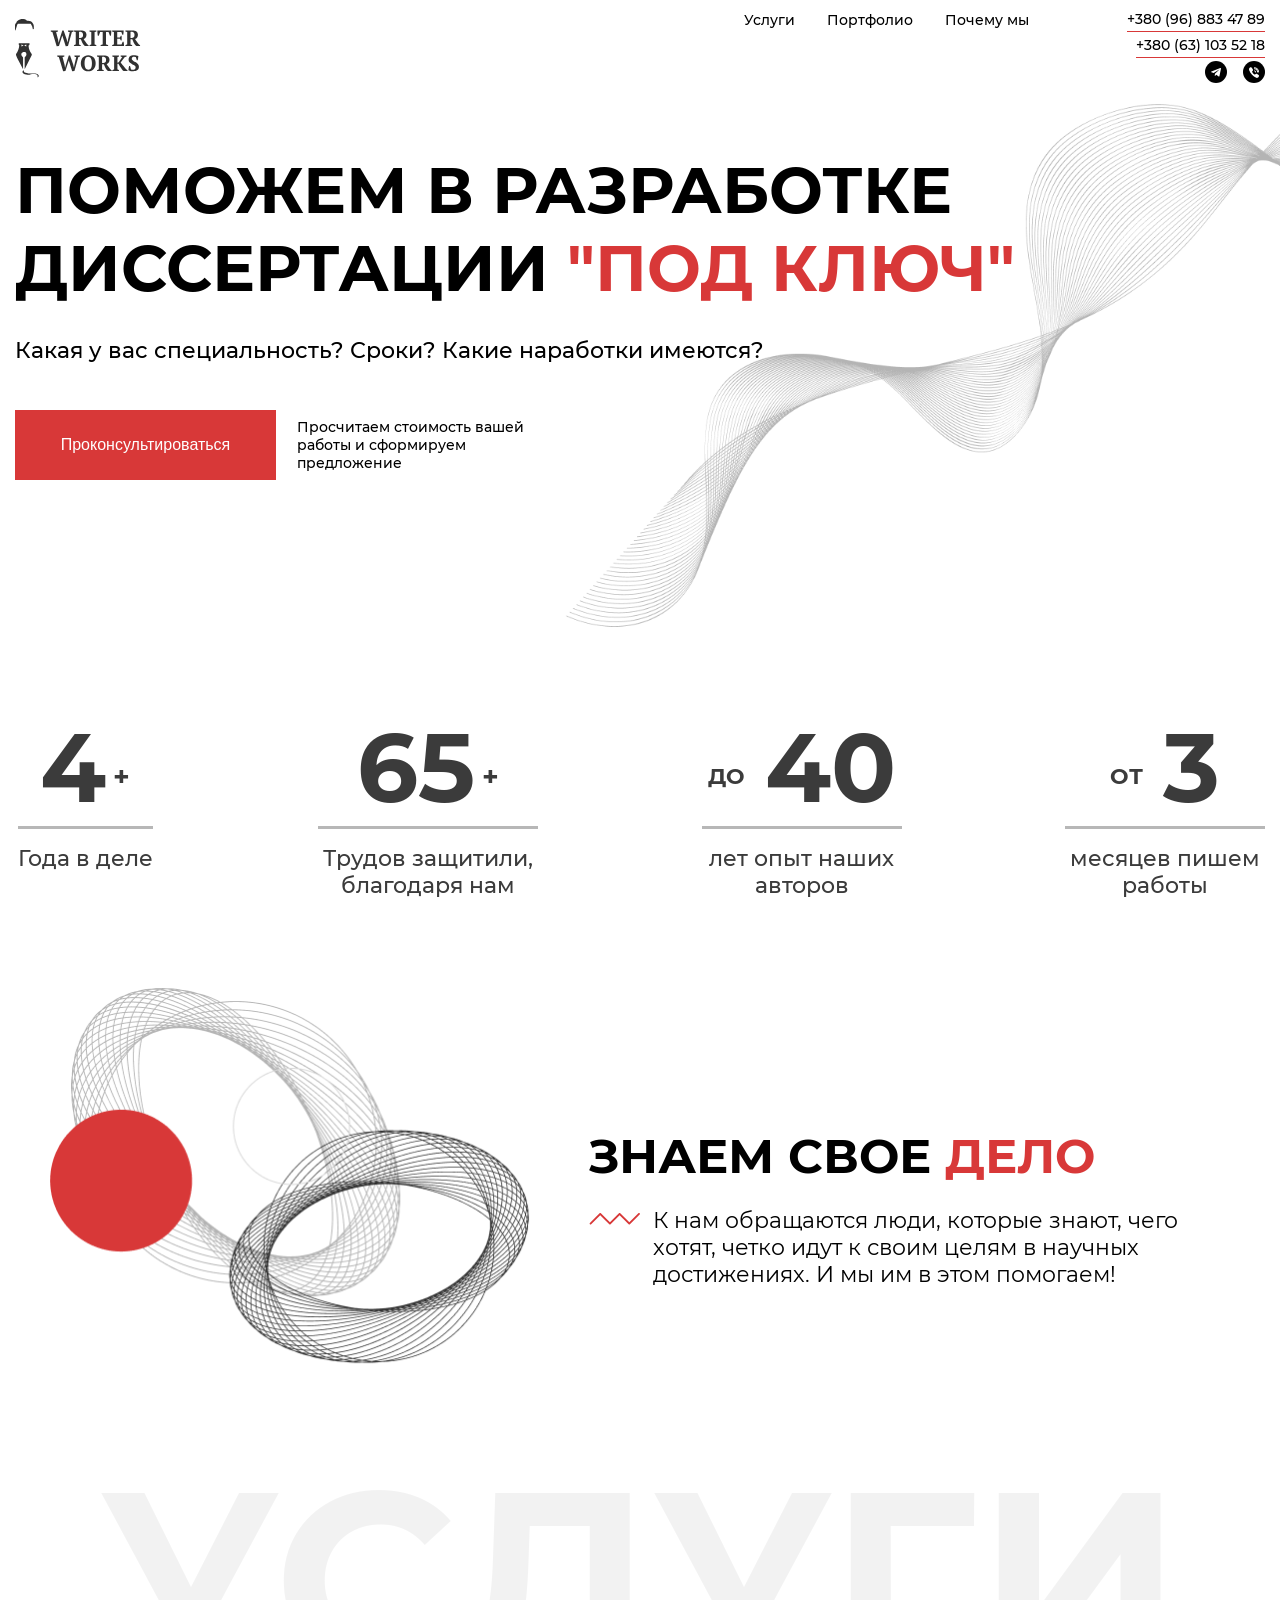
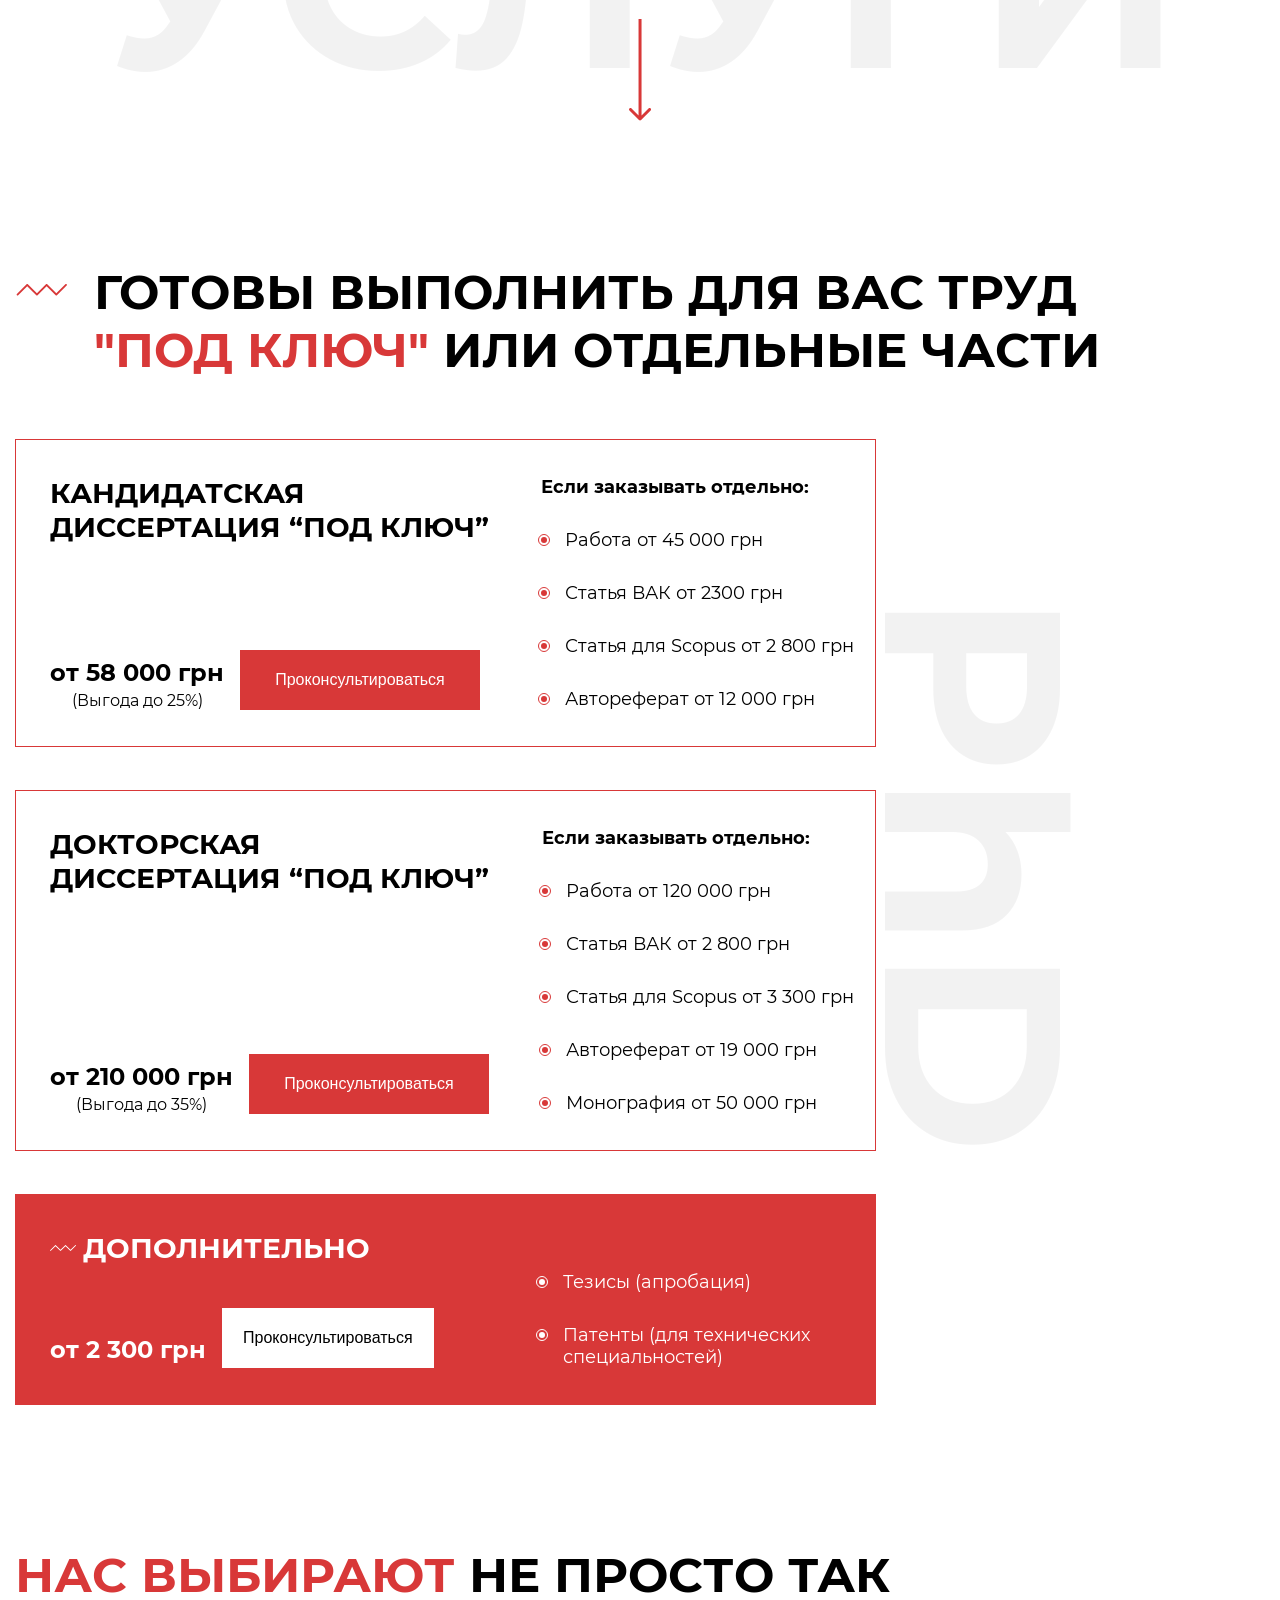
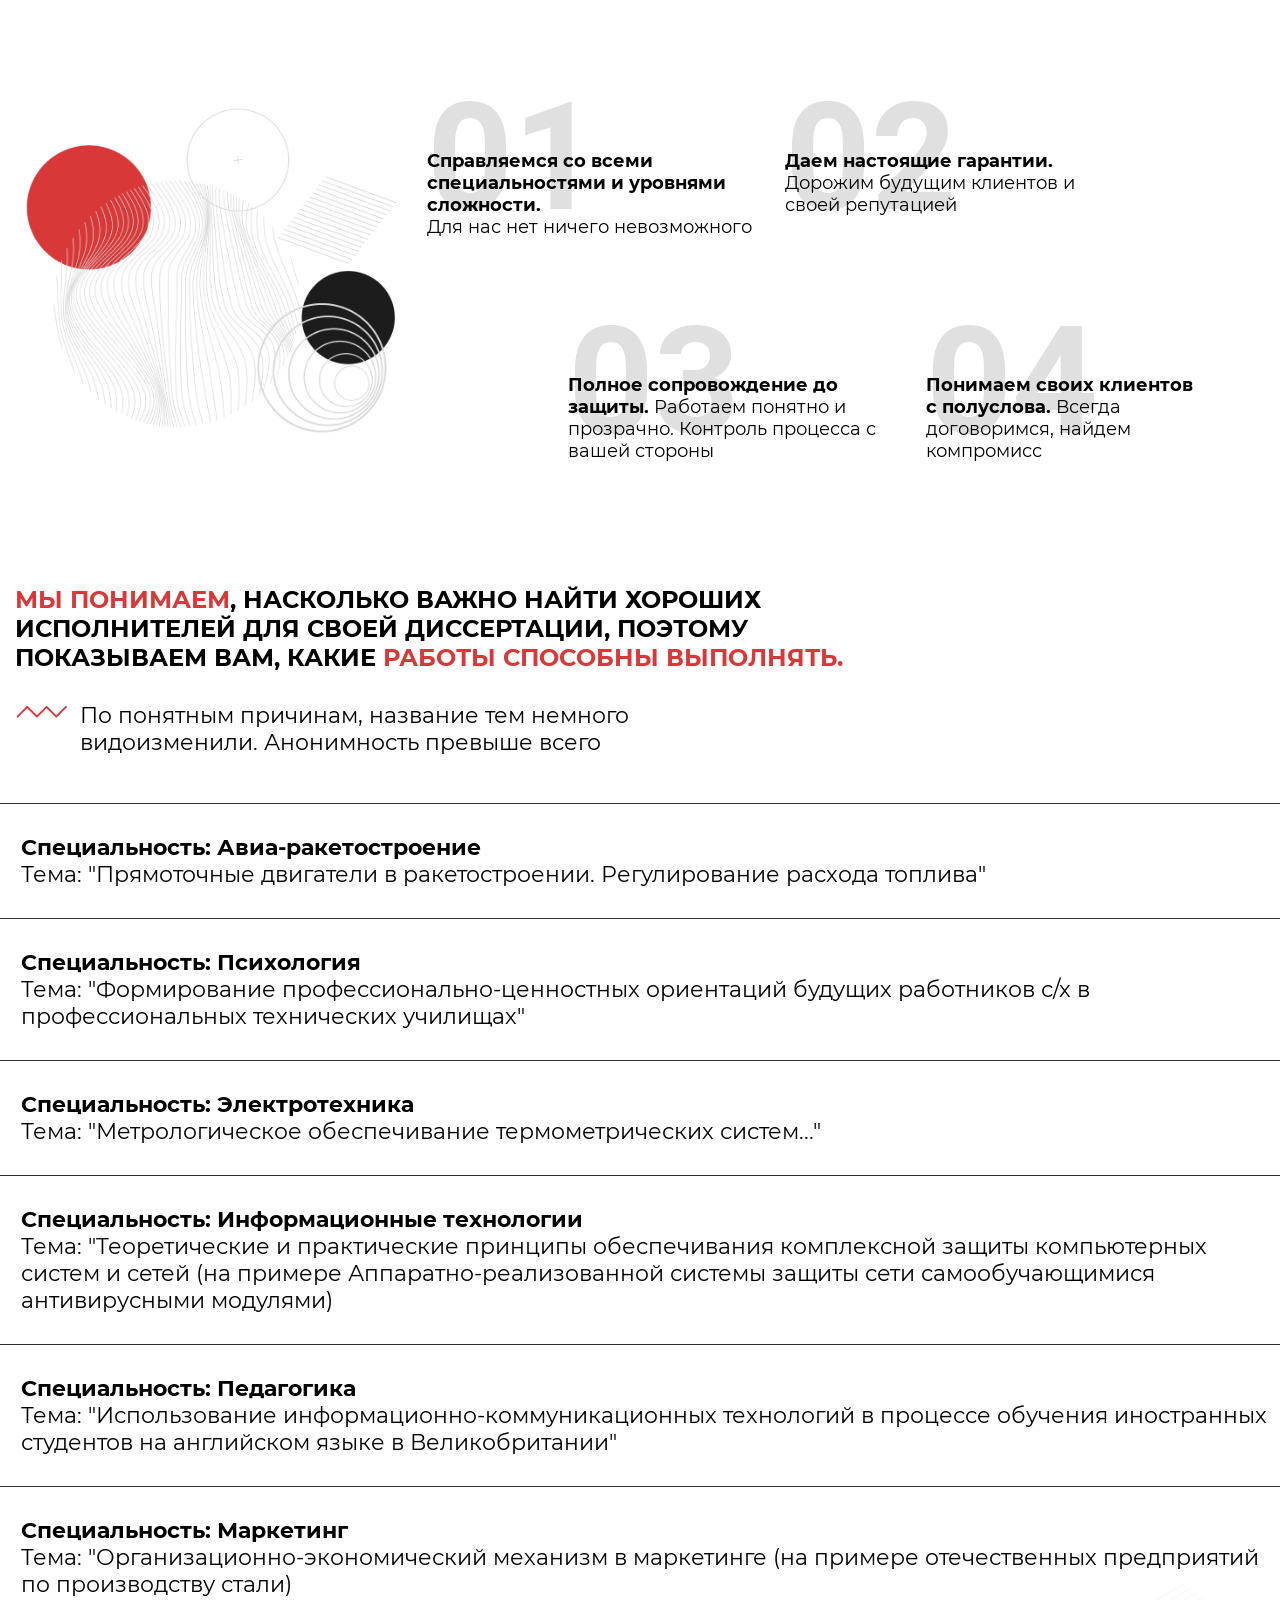
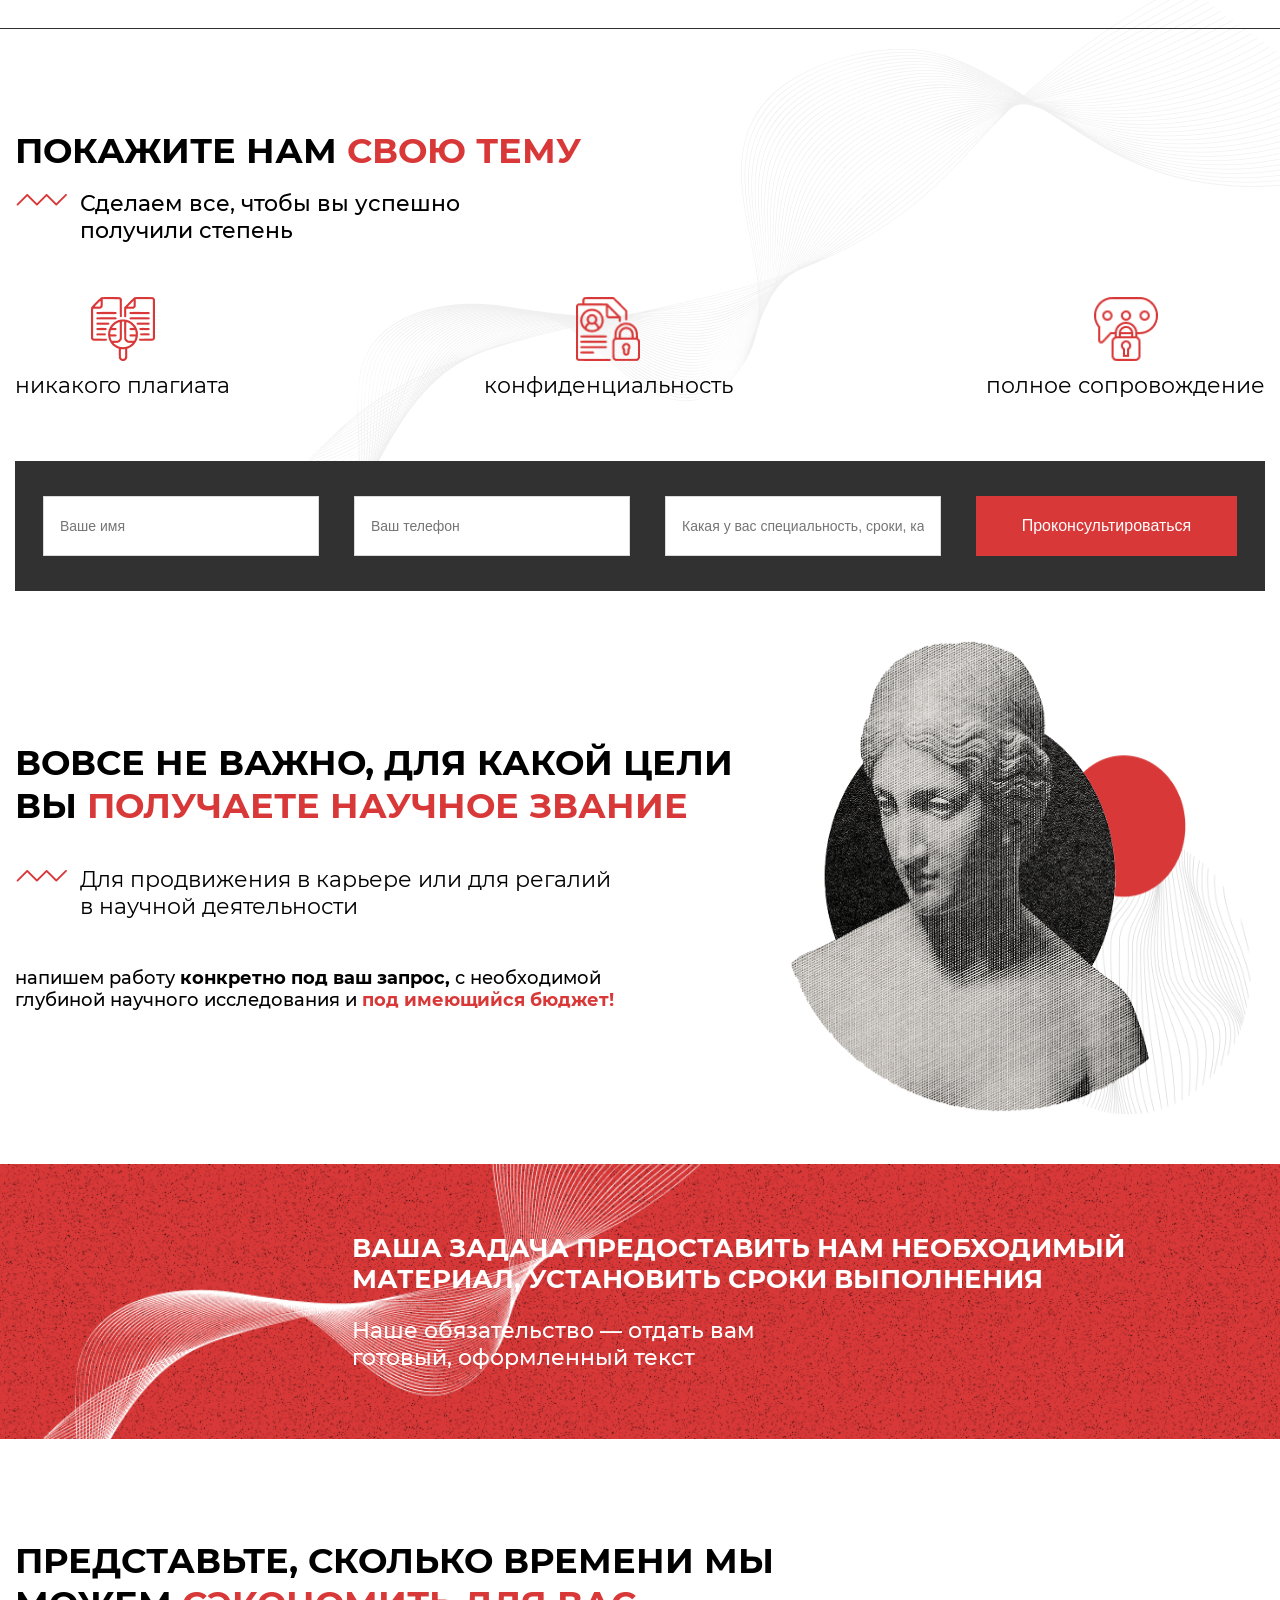
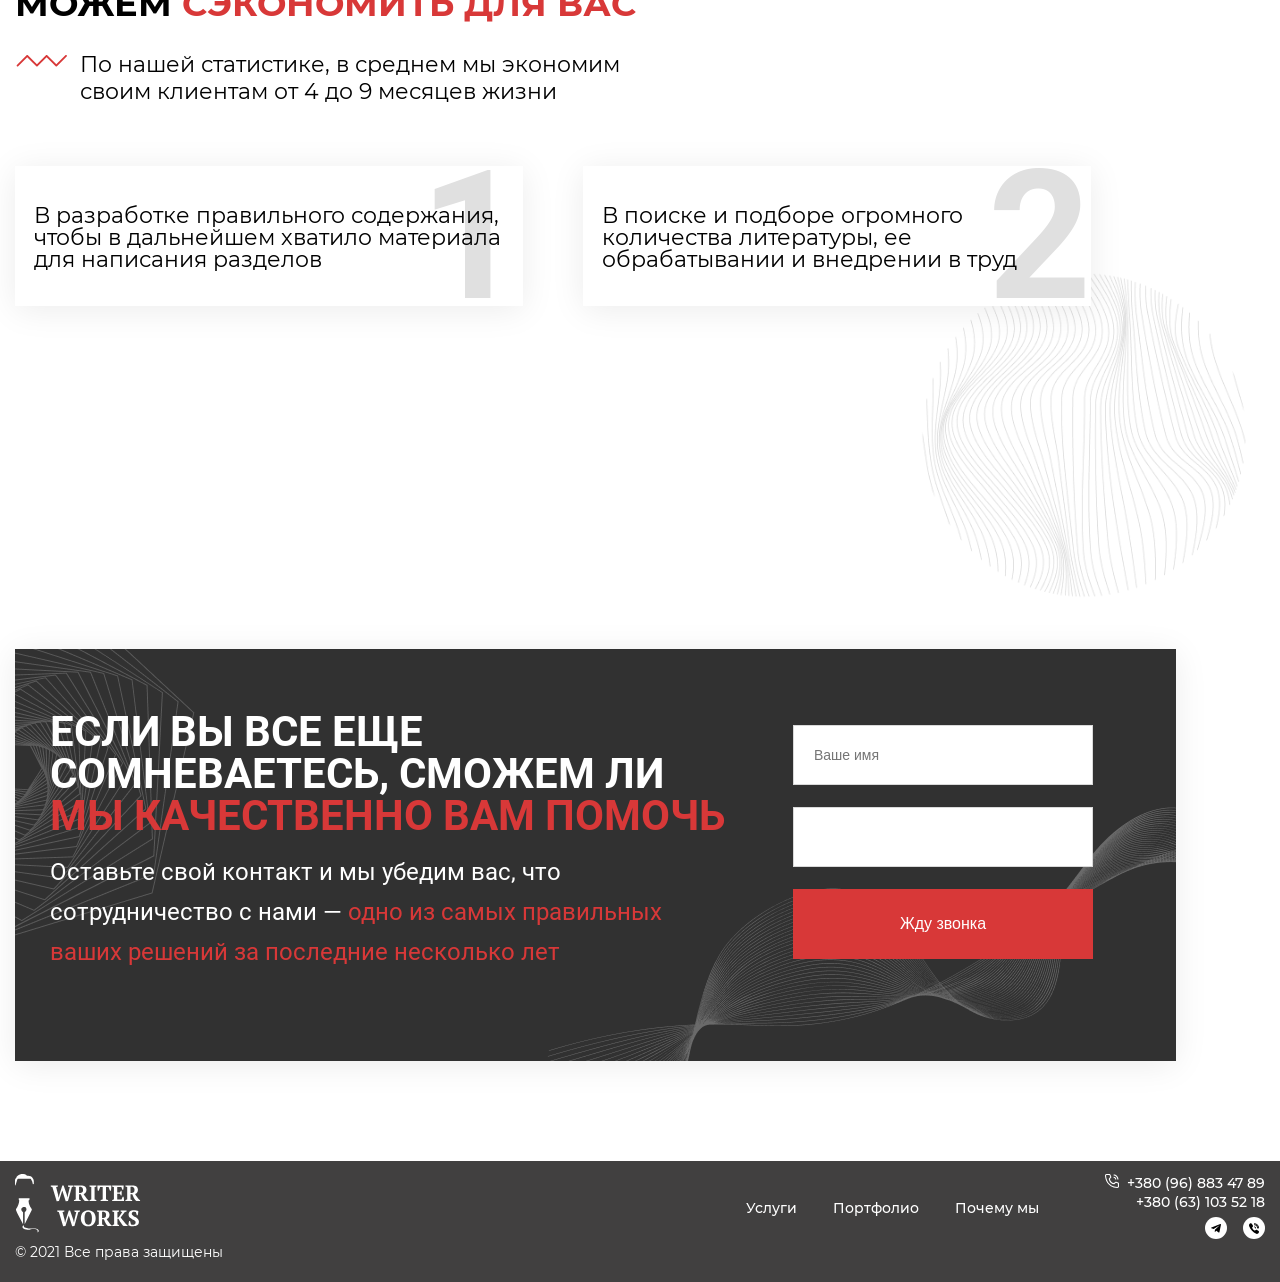
==== index.html @ 9fc39e2f "first commit" ====
<!DOCTYPE html>
<html lang="ru">

<head>
    <meta charset="UTF-8">
    <meta name="viewport" content="width=device-width, initial-scale=1.0">
    <link rel="stylesheet" href="/src/style.css">
    <link rel="icon" href="./src/assets/images/favicon.png">
    <title>Writer works - Разработка диссертации</title>
</head>

<body>
    <div class="page">
        <div class="overlay"></div>
        <header class="header animate" data-animation="show" data-delay="600">
            <div class="header__wrapper container">
                <img src="./src/assets/images/writer-works-logo.svg" alt="Логотип Writer Works">
                <nav class="nav">
                    <ul class="nav__list" aria-label="">
                        <li class="nav__item">
                            <a href="#services" aria-label="">Услуги</a>
                        </li>
                        <li class="nav__item">
                            <a href="#portfolio" aria-label="">Портфолио</a>
                        </li>
                        <li class="nav__item">
                            <a href="#features" aria-label="">Почему мы</a>
                        </li>
                    </ul>
                    <div class="nav__contacts">
                        <div class="nav__contact-item">
                            <svg width="14" height="14" viewBox="0 0 14 14" fill="none" xmlns="http://www.w3.org/2000/svg">
                                <path d="M11.3086 5.38462H10.232C10.2316 4.95632 10.0613 4.54569 9.75858 4.24284C9.45584 3.93999 9.04534 3.76966 8.6172 3.76923V2.69231C9.33073 2.69316 10.0148 2.97709 10.5194 3.48181C11.0239 3.98653 11.3077 4.67083 11.3086 5.38462Z" fill="black"/>
                                <path d="M13.4617 5.38462H12.3851C12.384 4.3853 11.9867 3.42725 11.2803 2.72063C10.5739 2.01401 9.61617 1.61653 8.6172 1.61539V0.538462C9.9016 0.539887 11.133 1.05092 12.0412 1.95944C12.9494 2.86796 13.4603 4.09977 13.4617 5.38462Z" fill="black"/>
                                <path d="M12.3851 14H12.2936C1.71647 13.3915 0.214678 4.46385 0.00475002 1.73923C-0.0280601 1.3121 0.110082 0.889414 0.388791 0.56416C0.6675 0.238905 1.06395 0.0377163 1.49094 0.00484669C1.53364 0.00161592 1.57652 5.04857e-07 1.61958 5.04857e-07H4.45631C4.67192 -0.000208291 4.88263 0.0643519 5.06113 0.185318C5.23964 0.306285 5.37773 0.478084 5.4575 0.678462L6.27569 2.69231C6.35446 2.88806 6.37401 3.10266 6.33191 3.30943C6.2898 3.51621 6.18789 3.70605 6.03884 3.85539L4.89231 5.01308C5.07068 6.03148 5.55783 6.97038 6.28771 7.70243C7.01759 8.43448 7.95487 8.92428 8.97246 9.10538L10.1405 7.94769C10.292 7.80024 10.4836 7.70067 10.6913 7.66141C10.899 7.62215 11.1137 7.64494 11.3086 7.72692L13.3379 8.54C13.5352 8.62232 13.7035 8.76153 13.8214 8.9399C13.9393 9.11827 14.0015 9.32771 14 9.54154V12.3846C14 12.813 13.8298 13.2239 13.527 13.5269C13.2242 13.8298 12.8134 14 12.3851 14ZM1.61958 1.07692C1.5489 1.07671 1.47886 1.09043 1.41347 1.11729C1.34808 1.14416 1.28862 1.18364 1.23849 1.23349C1.18836 1.28334 1.14853 1.34258 1.12128 1.40783C1.09404 1.47308 1.0799 1.54306 1.07969 1.61377C1.07969 1.62885 1.08023 1.64374 1.08131 1.65846C1.32891 4.84615 2.91683 12.3846 12.3528 12.9231C12.4953 12.9316 12.6353 12.8832 12.7421 12.7885C12.8489 12.6938 12.9137 12.5605 12.9223 12.418L12.9234 12.3846V9.54154L10.8941 8.72846L9.34925 10.2631L9.09088 10.2308C4.40786 9.64385 3.77269 4.95923 3.77269 4.91077L3.7404 4.65231L5.26911 3.10692L4.46169 1.07692H1.61958Z" fill="black"/>
                            </svg>
                            <a href="tel:+380968834789" title="Нажмите для звонка" aria-label="Позвонить по номеру +380 (96) 883 47 89">
                                +380 (96) 883 47 89
                            </a>
                        </div>
                        <a href="tel:+380631035218" title="Нажмите для звонка" aria-label="Позвонить по номеру +380 (63) 103 52 18">
                            +380 (63) 103 52 18
                        </a>
                        <div class="nav__messengers">
                            <a href="https://t.me/+380631035218" target="_blank" rel="noopener noreferrer" title="Написать в Telegram" aria-label="Написать в Telegram">
                                <svg width="22" height="22" viewBox="0 0 22 22" fill="none" xmlns="http://www.w3.org/2000/svg">
                                    <circle cx="11" cy="11" r="11" fill="black"/>
                                    <path d="M9.92392 12.6836L9.7585 15.0913C9.99517 15.0913 10.0977 14.9861 10.2206 14.8598L11.3302 13.7624L13.6294 15.5048C14.0511 15.748 14.3482 15.62 14.4619 15.1034L15.9711 7.78536L15.9716 7.78493C16.1053 7.13988 15.7461 6.88764 15.3353 7.04588L6.46425 10.5605C5.85882 10.8036 5.86799 11.1529 6.36133 11.3111L8.6293 12.0411L13.8973 8.63005C14.1453 8.46016 14.3707 8.55416 14.1853 8.72405L9.92392 12.6836Z" fill="white"/>
                                </svg>
                            </a>
                            <a href="viber://chat?number=380631035218" target="_blank" rel="noopener noreferrer" title="Написать в Viber" aria-label="Написать в Viber">
                                <svg width="22" height="22" viewBox="0 0 22 22" fill="none" xmlns="http://www.w3.org/2000/svg">
                                    <circle cx="11" cy="11" r="11" fill="black"/>
                                    <path d="M14.9999 10.8248C15.014 9.11168 13.6077 7.54123 11.865 7.32406C11.8304 7.3198 11.7926 7.31331 11.7527 7.30644C11.6664 7.29161 11.5772 7.27637 11.4872 7.27637C11.13 7.27637 11.0345 7.53666 11.0094 7.6919C10.985 7.84285 11.0083 7.9696 11.0786 8.0688C11.1968 8.23567 11.405 8.26529 11.5721 8.28902C11.6211 8.29604 11.6673 8.30257 11.706 8.31159C13.2717 8.67456 13.7989 9.24523 14.0566 10.8558C14.0628 10.8952 14.0657 10.9437 14.0687 10.9951C14.0799 11.1876 14.1034 11.5882 14.5184 11.5882H14.5185C14.553 11.5882 14.5901 11.5851 14.6288 11.579C15.0153 11.518 15.0032 11.1519 14.9974 10.976C14.9957 10.9264 14.9942 10.8796 14.9982 10.8484C14.9993 10.8406 14.9999 10.8327 14.9999 10.8248Z" fill="white"/>
                                    <path d="M11.4969 7.04625C11.5374 7.04929 11.5758 7.05219 11.6077 7.05728C13.8541 7.41615 14.8872 8.52178 15.1735 10.8736C15.1783 10.9136 15.1791 10.9623 15.1799 11.014C15.1827 11.1977 15.1886 11.58 15.5838 11.5879L15.596 11.588C15.72 11.588 15.8185 11.5492 15.8891 11.4725C16.0121 11.3389 16.0035 11.1403 15.9966 10.9807C15.9949 10.9416 15.9933 10.9047 15.9937 10.8724C16.0222 8.46711 14.018 6.28599 11.7047 6.20488C11.6951 6.20455 11.6859 6.20508 11.6767 6.20643C11.6721 6.20712 11.6637 6.20798 11.6493 6.20798C11.6262 6.20798 11.5978 6.2059 11.5677 6.20379C11.5313 6.20121 11.4901 6.19824 11.4483 6.19824C11.0799 6.19824 11.0098 6.47026 11.0009 6.63241C10.9802 7.00716 11.3292 7.03354 11.4969 7.04625Z" fill="white"/>
                                    <path d="M15.3427 13.8671C15.2933 13.8267 15.2422 13.7848 15.1944 13.7435C14.9406 13.5247 14.6706 13.323 14.4095 13.128C14.3553 13.0875 14.3011 13.047 14.2472 13.0064C13.9127 12.7547 13.612 12.6324 13.3279 12.6324C12.9453 12.6324 12.6117 12.8589 12.3363 13.3056C12.2143 13.5037 12.0663 13.5999 11.884 13.5999C11.7761 13.5999 11.6536 13.567 11.5198 13.5019C10.4402 12.9773 9.66932 12.1731 9.22849 11.1115C9.01539 10.5984 9.08447 10.263 9.45951 9.99005C9.67247 9.83518 10.0689 9.54685 10.0408 8.99472C10.009 8.36772 8.71785 6.48116 8.17384 6.26689C7.94351 6.17614 7.70151 6.17529 7.45326 6.26478C6.82787 6.49004 6.37908 6.88565 6.1553 7.40875C5.93904 7.9142 5.94881 8.50769 6.18354 9.12507C6.86213 10.9101 7.8162 12.4663 9.01933 13.7506C10.197 15.0077 11.6444 16.0375 13.3214 16.8112C13.4726 16.8809 13.6311 16.9189 13.7469 16.9467C13.7863 16.9562 13.8204 16.9643 13.8452 16.9716C13.8589 16.9755 13.8729 16.9777 13.887 16.9778L13.9003 16.9779C13.9003 16.9779 13.9003 16.9779 13.9004 16.9779C14.6891 16.9779 15.6362 16.2057 15.927 15.3252C16.1818 14.5543 15.7166 14.1733 15.3427 13.8671Z" fill="white"/>
                                    <path d="M11.5107 9.4329C11.3843 9.43625 11.1212 9.44309 11.0289 9.72369C10.9858 9.85483 10.9909 9.96868 11.0443 10.0621C11.1227 10.1992 11.2728 10.2412 11.4094 10.2642C11.9046 10.3474 12.1589 10.6343 12.2098 11.1668C12.2334 11.4151 12.3931 11.5885 12.598 11.5885H12.5981C12.6132 11.5885 12.6287 11.5876 12.6441 11.5856C12.8906 11.5549 13.0101 11.3652 12.9993 11.0218C13.0033 10.6634 12.8242 10.2566 12.5197 9.93255C12.2141 9.60749 11.8457 9.42442 11.5107 9.4329Z" fill="white"/>
                                </svg>
                            </a>
                        </div>
                    </div>
                </nav>
                <button class="menu-toggle" id="menu-toggle" type="button" title="Переключатель меню" aria-label="Нажмите, чтобы открыть или закрыть меню">
                    <div class="line-wrapper">
                        <span class="line"></span>
                        <span class="line"></span>
                        <span class="line"></span>
                    </div>
                </button>
            </div>
        </header>
        <main>
            <section class="home">
                <div class="container">
                    <h1 class="home__title site-title animate" data-animation="fade-up" data-delay="300">
                        Поможем в разработке диссертации <span>"под ключ"</span>
                    </h1>
                    <p class="home__text animate" data-animation="fade-up" data-delay="600">
                        Какая у вас специальность? <span>Сроки? Какие наработки имеются?</span>
                    </p>
                    <div class="home__button-wrapper animate" data-animation="fade-up" data-delay="900">
                        <button class="site-button" type="button">
                            Проконсультироваться
                        </button>
                        <p>Просчитаем стоимость вашей работы и сформируем предложение</p>
                    </div>
                    <img class="home__image animate" data-animation="show" data-delay="600" src="./src/assets/images/home-section-img.png" alt="">
                    <ul class="statistics">
                        <li class="statistics__item animate" data-animation="fade-up" data-delay="200">
                            <strong>
                                <span>4</span><span class="plus">+</span>
                            </strong>
                            <p>Года в деле</p>
                        </li>
                        <li class="statistics__item animate" data-animation="fade-up" data-delay="400">
                            <strong>
                                <span>65</span><span class="plus">+</span>
                            </strong>
                            <p>Трудов защитили, благодаря нам</p>
                        </li>
                        <li class="statistics__item animate" data-animation="fade-up" data-delay="600">
                            <strong>
                                <span class="range">до</span><span>40</span>
                            </strong>
                            <p>лет опыт наших авторов</p>
                        </li>
                        <li class="statistics__item animate" data-animation="fade-up" data-delay="800">
                            <strong>
                                <span class="range">от</span><span>3</span>
                            </strong>
                            <p>месяцев пишем работы</p>
                        </li>
                    </ul>
                </div>
            </section>
            <section class="work">
                <div class="work__wrapper container">
                    <img class="animate" data-animation="fade-left" width="513" height="438" src="./src/assets/images/work-bg-img.png" alt="">
                    <div class="work__text-wrapper animate" data-animation="fade-right">
                        <h2 class="site-title">
                            Знаем свое <span>дело</span>
                        </h2>
                        <p class="site-text">
                            К нам обращаются люди, которые знают, чего хотят, четко идут к своим целям в научных достижениях. И мы им в этом помогаем!
                        </p>
                    </div>
                </div>
            </section>
            <section class="services" id="services">
                <div class="services__wrapper container">
                    <div class="large-text-services animate" data-animation="fade-up">
                        услуги
                        <img class="arrow-down" src="./src/assets/images/arrow-down.svg" alt="">
                        <img class="arrow-down-mobile" src="./src/assets/images/arrow-down-mobile.svg" alt="">
                    </div>
                    <h2 class="site-title animate" data-animation="show">
                        Готовы выполнить для вас труд <span>"под ключ"</span> или отдельные части
                    </h2>
                    <div class="services__content">
                        <ul class="services__list">
                            <li class="services__item animate" data-animation="fade-up">
                                <h3 class="services__item-title">
                                    Кандидатская диссертация “под ключ”
                                </h3>
                                <div class="services__item-total-cost-wrapper">
                                    <div class="services__item-total-cost">
                                        <p><span>от 58 000 грн</span></p>
                                        <p>(Выгода до 25%)</p>
                                    </div>
                                    <button class="services__item-button site-button" type="button">
                                        Проконсультироваться
                                    </button>
                                </div>
                                <div class="services__item-separate-cost">
                                    <p>Если заказывать отдельно:</p>
                                    <ul>
                                        <li>Работа от <span>45 000 грн</span></li>
                                        <li>Статья ВАК от <span>2300 грн</span></li>
                                        <li>Статья для Scopus от <span>2 800 грн</span></li>
                                        <li>Автореферат от <span>12 000 грн</span></li>
                                    </ul>
                                </div>
                            </li>
                            <li class="services__item animate" data-animation="fade-up">
                                <h3 class="services__item-title">
                                    докторская диссертация “под ключ”
                                </h3>
                                <div class="services__item-total-cost-wrapper">
                                    <div class="services__item-total-cost">
                                        <p><span>от 210 000 грн</span></p>
                                        <p>(Выгода до 35%)</p>
                                    </div>
                                    <button class="services__item-button site-button" type="button">
                                        Проконсультироваться
                                    </button>
                                </div>
                                <div class="services__item-separate-cost">
                                    <p>Если заказывать отдельно:</p>
                                    <ul>
                                        <li>Работа от <span>120 000 грн</span></li>
                                        <li>Статья ВАК от <span>2 800 грн</span></li>
                                        <li>Статья для Scopus от <span>3 300 грн</span></li>
                                        <li>Автореферат от <span>19 000 грн</span></li>
                                        <li>Монография от <span>50 000 грн</span></li>
                                    </ul>
                                </div>
                            </li>
                            <li class="services__item animate" data-animation="fade-up">
                                <h3 class="services__item-title">Дополнительно</h3>
                                <div class="services__item-total-cost-wrapper">
                                    <div class="services__item-total-cost">
                                        <p>от 2 300 грн</p>
                                    </div>
                                    <button class="services__item-button site-button" type="button">
                                        Проконсультироваться
                                    </button>
                                </div>
                                <div class="services__item-separate-cost">
                                    <ul>
                                        <li>Тезисы (апробация)</li>
                                        <li>Патенты (для технических специальностей)</li>
                                    </ul>
                                </div>
                            </li>
                        </ul>
                        <div class="large-text-phd animate" data-animation="show">PhD</div>
                    </div>
                </div>
            </section>
            <section class="features" id="features">
                <div class="features__wrapper container">
                    <h2 class="site-title animate" data-animation="fade-up">
                        <span>Нас выбирают</span> не просто так
                    </h2>
                    <div class="features__content">
                        <img class="animate" data-animation="show" data-delay="400" width="433" height="421" class="features__img" src="./src/assets/images/features-bg-img.png" alt="">
                        <ul class="features__list">
                            <li class="animate" data-animation="fade-left" data-delay="500">
                                <p>
                                    <b>Справляемся со всеми специальностями и уровнями сложности.</b> <br>Для нас нет ничего невозможного
                                </p>
                            </li>
                            <li class="animate" data-animation="fade-left" data-delay="300">
                                <p>
                                    <b>Даем настоящие гарантии.</b> Дорожим будущим клиентов и своей репутацией
                                </p>
                            </li>
                            <li class="animate" data-animation="fade-left" data-delay="900">
                                <p>
                                    <b>Полное сопровождение до защиты.</b> Работаем понятно и прозрачно. Контроль процесса с вашей стороны
                                </p>
                            </li>
                            <li class="animate" data-animation="fade-left" data-delay="700">
                                <p>
                                    <b>Понимаем своих клиентов с&nbsp;полуслова.</b> Всегда договоримся, найдем компромисс
                                </p>
                            </li>
                        </ul>
                    </div>
                </div>
            </section>
            <section class="portfolio" id="portfolio">
                <div class="container">
                    <h2 class="site-title animate" data-animation="fade-up">
                        <span>Мы понимаем</span>, насколько важно найти хороших исполнителей для своей диссертации, поэтому
                        показываем вам, какие <span>работы способны выполнять.</span>
                    </h2>
                    <p class="site-text animate" data-animation="fade-up">
                        По понятным причинам, название тем немного видоизменили. Анонимность превыше всего
                    </p>
                </div>
                <ul class="portfolio__list">
                    <li class="portfolio__item animate" data-animation="fade-left">
                        <a href="./not-found.html">
                            <strong>Специальность: Авиа-ракетостроение</strong><br>
                            Тема: "Прямоточные двигатели в ракетостроении. Регулирование расхода топлива"
                        </a>
                    </li>
                    <li class="portfolio__item hidden animate" data-animation="fade-right">
                        <a href="./not-found.html">
                            <strong>Специальность: Психология</strong><br>
                            Тема: "Формирование профессионально-ценностных ориентаций будущих работников с/х в
                            профессиональных технических училищах"
                        </a>
                    </li>
                    <li class="portfolio__item animate" data-animation="fade-left">
                        <a href="./not-found.html">
                            <strong>Специальность: Электротехника</strong><br>
                            Тема: "Метрологическое обеспечивание термометрических систем..."
                        </a>
                    </li>
                    <li class="portfolio__item animate" data-animation="fade-right">
                        <a href="./not-found.html">
                            <strong>Специальность: Информационные технологии</strong><br>
                            Тема: "Теоретические и практические принципы обеспечивания комплексной защиты компьютерных
                            систем и сетей (на примере Аппаратно-реализованной системы защиты сети самообучающимися
                            антивирусными модулями)
                        </a>
                    </li>
                    <li class="portfolio__item animate" data-animation="fade-left">
                        <a href="./not-found.html">
                            <strong>Специальность: Педагогика</strong><br>
                            Тема: "Использование информационно-коммуникационных технологий в процессе обучения
                            иностранных студентов на английском языке в Великобритании"
                        </a>
                    </li>
                    <li class="portfolio__item animate" data-animation="fade-right">
                        <a href="./not-found.html">
                            <strong>Специальность: Маркетинг</strong><br>
                            Тема: "Организационно-экономический механизм в маркетинге (на примере отечественных
                            предприятий по производству стали)
                        </a>
                    </li>
                </ul>
            </section>
            <section class="theme">
                <div class="container">
                    <h2 class="site-title animate" data-animation="fade-up">
                        Покажите нам <span>свою тему</span>
                    </h2>
                    <p class="site-text animate" data-animation="fade-up">
                        Сделаем все, чтобы вы успешно получили степень
                    </p>
                    <img class="theme__img animate" data-animation="show" src="./src/assets/images/theme-img.png" alt="">
                    <ul class="theme__list">
                        <li class="animate" data-animation="zoom" data-delay="100">
                            <img width="64" height="64" src="./src/assets/images/no_plagiarism.png" alt="">
                            <div>никакого плагиата</div>
                        </li>
                        <li class="animate" data-animation="zoom" data-delay="200">
                            <img width="64" height="64" src="./src/assets/images/confidentiality.png" alt="">
                            <div>конфиденциальность</div>
                        </li>
                        <li class="animate" data-animation="zoom" data-delay="300">
                            <img width="64" height="64" src="./src/assets/images/full_support.png" alt="">
                            <div>полное сопровождение</div>
                        </li>
                    </ul>
                </div>
                <div class="container">
                    <form class="theme__form animate" data-animation="fade-up" action="#" method="post">
                        <input type="text" name="input-name" placeholder="Ваше имя">
                        <input type="phone" name="phone-input" placeholder="Ваш телефон">
                        <input type="text" name="input-details" placeholder="Какая у вас специальность, сроки, какие имеются наработки">
                        <input class="site-button" name="input-submit" type="submit" value="Проконсультироваться">
                    </form>
                </div>
            </section>
            <section class="academic-title">
                <div class="academic-title__wrapper container">
                    <div class="academic-title__text-content">
                        <h2 class="site-title animate" data-animation="fade-up">
                            вовсе не важно, для какой цели вы <span>получаете научное звание</span>
                        </h2>
                        <p class="site-text animate" data-animation="fade-up">
                            Для продвижения в карьере или для регалий в научной деятельности
                        </p>
                        <p class="animate" data-animation="fade-up">
                            напишем работу <b>конкретно под ваш запрос,</b> с необходимой глубиной научного исследования и <span>под имеющийся бюджет!</span>
                        </p>
                    </div>
                    <img width="522" height="512" class="academic-title__img animate" data-animation="show" src="./src/assets/images/Group 5106.png" alt="">
                </div>
                <div class="obligations animate" data-animation="fade-left">
                    <img width="1236" height="664" class="obligations__img" src="./src/assets/images/obligations-img.png" alt="">
                    <div class="obligations__content animate" data-animation="fade-up" data-delay="400">
                        <h3>
                            Ваша задача предоставить нам необходимый материал, установить сроки выполнения
                        </h3>
                        <p>Наше обязательство — отдать вам готовый, оформленный текст</p>
                    </div>
                </div>
            </section>
            <section class="saving-time">
                <div class="saving-time__wrapper container">
                    <h2 class="site-title animate" data-animation="fade-up">
                        представьте, сколько времени мы можем <span>сэкономить для вас</span>
                    </h2>
                    <p class="site-text animate" data-animation="fade-up">
                        По нашей статистике, в среднем мы экономим своим клиентам от 4 до 9 месяцев жизни
                    </p>
                    <div class="saving-time__list-wrapper">
                        <ul class="saving-time__list">
                            <li class="animate" data-animation="fade-left" data-delay="500">
                                <p>В разработке правильного содержания, чтобы в дальнейшем хватило материала для написания разделов</p>
                            </li>
                            <li class="animate" data-animation="fade-left" data-delay="300">
                                <p>В поиске и подборе огромного количества литературы, ее обрабатывании и внедрении в труд</p>
                            </li>
                            <li class="animate" data-animation="fade-left" data-delay="900">
                                <p>В форматировании текста для прохождения строгих систем проверки плагиата</p>
                            </li>
                            <li class="animate" data-animation="fade-left" data-delay="700">
                                <p>В проведении длительных сложных исследований, разработке практической значимости труда</p>
                            </li>
                        </ul>
                        <img class="saving-time__img animate" data-animation="show" width="361" height="361" src="./src/assets/images/mask-group.png" alt="">
                    </div>
                    <div class="saving-time__form-block animate" data-animation="fade-up">
                        <div class="saving-time__form-text">
                            <h2 class="animate" data-animation="fade-up" data-delay="300">
                                Если вы все еще сомневаетесь, сможем ли <span>мы качественно вам помочь</span>
                            </h2>
                            <p class="animate" data-animation="fade-up" data-delay="400">
                                Оставьте свой контакт и мы убедим вас, что сотрудничество с нами — <span>одно из самых правильных ваших решений за последние несколько лет</span>
                            </p>
                        </div>
                        <form class="saving-time__form animate" data-animation="fade-up" data-delay="100" method="post" action="#">
                            <input type="text" name="input-name" placeholder="Ваше имя">
                            <input type="phone" name="input-phone">
                            <input class="site-button" type="submit" value="Жду звонка">
                        </form>
                        <img class="saving-time__form-img-1" src="./src/assets/images/save-time_form-img-1.png" alt="">
                        <img class="saving-time__form-img-2" src="./src/assets/images/save-time_form-img-2.png" alt="">
                    </div>
                </div>
            </section>
        </main>
        <footer class="footer animate" data-animation="show">
            <div class="footer__wrapper container">
                <img class="footer__logo" src="./src/assets/images/white-writer-works-logo.svg" alt="Логотип Writer works">
                <nav class="footer__nav">
                    <ul class="footer__nav-list">
                        <li>
                            <a href="#services" aria-label="Услуги">Услуги</a>
                        </li>
                        <li>
                            <a href="#portfolio" aria-label="Портфолио">Портфолио</a>
                        </li>
                        <li>
                            <a href="#features" aria-label="Почему мы">Почему мы</a>
                        </li>
                    </ul>
                </nav>
                <div class="footer__contacts">
                    <div class="footer__contacts-item">
                        <svg width="14" height="14" viewBox="0 0 14 14" fill="none" xmlns="http://www.w3.org/2000/svg">
                            <path d="M11.3086 5.38462H10.232C10.2316 4.95632 10.0613 4.54569 9.75858 4.24284C9.45584 3.93999 9.04534 3.76966 8.6172 3.76923V2.69231C9.33073 2.69316 10.0148 2.97709 10.5194 3.48181C11.0239 3.98653 11.3077 4.67083 11.3086 5.38462Z" fill="black"/>
                            <path d="M13.4617 5.38462H12.3851C12.384 4.3853 11.9867 3.42725 11.2803 2.72063C10.5739 2.01401 9.61617 1.61653 8.6172 1.61539V0.538462C9.9016 0.539887 11.133 1.05092 12.0412 1.95944C12.9494 2.86796 13.4603 4.09977 13.4617 5.38462Z" fill="black"/>
                            <path d="M12.3851 14H12.2936C1.71647 13.3915 0.214678 4.46385 0.00475002 1.73923C-0.0280601 1.3121 0.110082 0.889414 0.388791 0.56416C0.6675 0.238905 1.06395 0.0377163 1.49094 0.00484669C1.53364 0.00161592 1.57652 5.04857e-07 1.61958 5.04857e-07H4.45631C4.67192 -0.000208291 4.88263 0.0643519 5.06113 0.185318C5.23964 0.306285 5.37773 0.478084 5.4575 0.678462L6.27569 2.69231C6.35446 2.88806 6.37401 3.10266 6.33191 3.30943C6.2898 3.51621 6.18789 3.70605 6.03884 3.85539L4.89231 5.01308C5.07068 6.03148 5.55783 6.97038 6.28771 7.70243C7.01759 8.43448 7.95487 8.92428 8.97246 9.10538L10.1405 7.94769C10.292 7.80024 10.4836 7.70067 10.6913 7.66141C10.899 7.62215 11.1137 7.64494 11.3086 7.72692L13.3379 8.54C13.5352 8.62232 13.7035 8.76153 13.8214 8.9399C13.9393 9.11827 14.0015 9.32771 14 9.54154V12.3846C14 12.813 13.8298 13.2239 13.527 13.5269C13.2242 13.8298 12.8134 14 12.3851 14ZM1.61958 1.07692C1.5489 1.07671 1.47886 1.09043 1.41347 1.11729C1.34808 1.14416 1.28862 1.18364 1.23849 1.23349C1.18836 1.28334 1.14853 1.34258 1.12128 1.40783C1.09404 1.47308 1.0799 1.54306 1.07969 1.61377C1.07969 1.62885 1.08023 1.64374 1.08131 1.65846C1.32891 4.84615 2.91683 12.3846 12.3528 12.9231C12.4953 12.9316 12.6353 12.8832 12.7421 12.7885C12.8489 12.6938 12.9137 12.5605 12.9223 12.418L12.9234 12.3846V9.54154L10.8941 8.72846L9.34925 10.2631L9.09088 10.2308C4.40786 9.64385 3.77269 4.95923 3.77269 4.91077L3.7404 4.65231L5.26911 3.10692L4.46169 1.07692H1.61958Z" fill="black"/>
                        </svg>
                        <a href="tel:+380968834789" title="Нажмите для звонка" aria-label="Позвонить по номеру +380 (96) 883 47 89">
                            +380 (96) 883 47 89
                        </a>
                    </div>
                    <a href="tel:+380631035218" title="Нажмите для звонка" aria-label="Позвонить по номеру +380 (63) 103 52 18">
                        +380 (63) 103 52 18
                    </a>
                    <div class="footer__contacts-messengers">
                        <a href="https://t.me/+380631035218" target="_blank" rel="noopener noreferrer" title="Написать в Telegram" aria-label="Написать в Telegram">
                            <svg width="22" height="22" viewBox="0 0 22 22" fill="none" xmlns="http://www.w3.org/2000/svg">
                                <circle cx="11" cy="11" r="11" fill="black"/>
                                <path d="M9.92392 12.6836L9.7585 15.0913C9.99517 15.0913 10.0977 14.9861 10.2206 14.8598L11.3302 13.7624L13.6294 15.5048C14.0511 15.748 14.3482 15.62 14.4619 15.1034L15.9711 7.78536L15.9716 7.78493C16.1053 7.13988 15.7461 6.88764 15.3353 7.04588L6.46425 10.5605C5.85882 10.8036 5.86799 11.1529 6.36133 11.3111L8.6293 12.0411L13.8973 8.63005C14.1453 8.46016 14.3707 8.55416 14.1853 8.72405L9.92392 12.6836Z" fill="white"/>
                            </svg>
                        </a>
                        <a href="viber://chat?number=380631035218" target="_blank" rel="noopener noreferrer" title="Написать в Viber" aria-label="Написать в Viber">
                            <svg width="22" height="22" viewBox="0 0 22 22" fill="none" xmlns="http://www.w3.org/2000/svg">
                                <circle cx="11" cy="11" r="11" fill="black"/>
                                <path d="M14.9999 10.8248C15.014 9.11168 13.6077 7.54123 11.865 7.32406C11.8304 7.3198 11.7926 7.31331 11.7527 7.30644C11.6664 7.29161 11.5772 7.27637 11.4872 7.27637C11.13 7.27637 11.0345 7.53666 11.0094 7.6919C10.985 7.84285 11.0083 7.9696 11.0786 8.0688C11.1968 8.23567 11.405 8.26529 11.5721 8.28902C11.6211 8.29604 11.6673 8.30257 11.706 8.31159C13.2717 8.67456 13.7989 9.24523 14.0566 10.8558C14.0628 10.8952 14.0657 10.9437 14.0687 10.9951C14.0799 11.1876 14.1034 11.5882 14.5184 11.5882H14.5185C14.553 11.5882 14.5901 11.5851 14.6288 11.579C15.0153 11.518 15.0032 11.1519 14.9974 10.976C14.9957 10.9264 14.9942 10.8796 14.9982 10.8484C14.9993 10.8406 14.9999 10.8327 14.9999 10.8248Z" fill="white"/>
                                <path d="M11.4969 7.04625C11.5374 7.04929 11.5758 7.05219 11.6077 7.05728C13.8541 7.41615 14.8872 8.52178 15.1735 10.8736C15.1783 10.9136 15.1791 10.9623 15.1799 11.014C15.1827 11.1977 15.1886 11.58 15.5838 11.5879L15.596 11.588C15.72 11.588 15.8185 11.5492 15.8891 11.4725C16.0121 11.3389 16.0035 11.1403 15.9966 10.9807C15.9949 10.9416 15.9933 10.9047 15.9937 10.8724C16.0222 8.46711 14.018 6.28599 11.7047 6.20488C11.6951 6.20455 11.6859 6.20508 11.6767 6.20643C11.6721 6.20712 11.6637 6.20798 11.6493 6.20798C11.6262 6.20798 11.5978 6.2059 11.5677 6.20379C11.5313 6.20121 11.4901 6.19824 11.4483 6.19824C11.0799 6.19824 11.0098 6.47026 11.0009 6.63241C10.9802 7.00716 11.3292 7.03354 11.4969 7.04625Z" fill="white"/>
                                <path d="M15.3427 13.8671C15.2933 13.8267 15.2422 13.7848 15.1944 13.7435C14.9406 13.5247 14.6706 13.323 14.4095 13.128C14.3553 13.0875 14.3011 13.047 14.2472 13.0064C13.9127 12.7547 13.612 12.6324 13.3279 12.6324C12.9453 12.6324 12.6117 12.8589 12.3363 13.3056C12.2143 13.5037 12.0663 13.5999 11.884 13.5999C11.7761 13.5999 11.6536 13.567 11.5198 13.5019C10.4402 12.9773 9.66932 12.1731 9.22849 11.1115C9.01539 10.5984 9.08447 10.263 9.45951 9.99005C9.67247 9.83518 10.0689 9.54685 10.0408 8.99472C10.009 8.36772 8.71785 6.48116 8.17384 6.26689C7.94351 6.17614 7.70151 6.17529 7.45326 6.26478C6.82787 6.49004 6.37908 6.88565 6.1553 7.40875C5.93904 7.9142 5.94881 8.50769 6.18354 9.12507C6.86213 10.9101 7.8162 12.4663 9.01933 13.7506C10.197 15.0077 11.6444 16.0375 13.3214 16.8112C13.4726 16.8809 13.6311 16.9189 13.7469 16.9467C13.7863 16.9562 13.8204 16.9643 13.8452 16.9716C13.8589 16.9755 13.8729 16.9777 13.887 16.9778L13.9003 16.9779C13.9003 16.9779 13.9003 16.9779 13.9004 16.9779C14.6891 16.9779 15.6362 16.2057 15.927 15.3252C16.1818 14.5543 15.7166 14.1733 15.3427 13.8671Z" fill="white"/>
                                <path d="M11.5107 9.4329C11.3843 9.43625 11.1212 9.44309 11.0289 9.72369C10.9858 9.85483 10.9909 9.96868 11.0443 10.0621C11.1227 10.1992 11.2728 10.2412 11.4094 10.2642C11.9046 10.3474 12.1589 10.6343 12.2098 11.1668C12.2334 11.4151 12.3931 11.5885 12.598 11.5885H12.5981C12.6132 11.5885 12.6287 11.5876 12.6441 11.5856C12.8906 11.5549 13.0101 11.3652 12.9993 11.0218C13.0033 10.6634 12.8242 10.2566 12.5197 9.93255C12.2141 9.60749 11.8457 9.42442 11.5107 9.4329Z" fill="white"/>
                            </svg>
                        </a>
                    </div>
                </div>
                <p class="footer__copyright">&copy; 2021 Все права защищены</p>
            </div>
        </footer>
    </div>

    <script defer src="./src/script.js"></script>
</body>

</html>
---- src/style.css ----
@font-face {
    font-family: "Montserrat";
    src: url("./assets/fonts/montserrat-regular.woff2") format("woff2");
    font-weight: 400;
    font-style: normal;
    font-display: swap;
}

@font-face {
    font-family: "Montserrat";
    src: url("./assets/fonts/montserrat-medium.woff2") format("woff2");
    font-weight: 500;
    font-style: normal;
    font-display: swap;
}

@font-face {
    font-family: "Montserrat";
    src: url("./assets/fonts/montserrat-bold.woff2") format("woff2");
    font-weight: 700;
    font-style: normal;
    font-display: swap;
}

@font-face {
    font-family: "Roboto";
    src: url("./assets/fonts/roboto-regular.woff2") format("woff2");
    font-weight: 400;
    font-style: normal;
    font-display: swap;
}

@font-face {
    font-family: "Roboto";
    src: url("./assets/fonts/roboto-bold.woff2") format("woff2");
    font-weight: 700;
    font-style: normal;
    font-display: swap;
}

html {
    scroll-padding-top: 50px;
    scroll-behavior: smooth;
}

:root {
    --offset: 6.4px;
    --time: 0.4s;
}

*,
*:before,
*:after {
    box-sizing: border-box;
}

h1,
h2,
h3,
p,
ul,
ol,
body {
    margin: 0;
    padding: 0;
}

li {
    list-style: none;
}

a {
    text-decoration: none;
    color: inherit;
}

input,
button {
    border: none;
    background: none;
}

button,
input[type="submit"] {
    cursor: pointer;
}

body {
    font-family: "Montserrat", sans-serif;
    background-color: #ffffff;
    color: #000000;
}

/* -------- Global -------- */

.container {
    width: 100%;
    max-width: 1440px;
    margin: 0 auto;
    padding: 0 15px;
}

.site-title {
    font-weight: 700;
    color: #000000;
    text-transform: uppercase;
}

.site-title>span {
    color: #d83838;
}

.site-text {
    font-weight: 400;
    font-size: 22px;
    font-size: 400;
    max-width: 650px;
    padding-left: 65px;
    position: relative;
}

.site-text::before {
    content: '';
    display: block;
    background: url('./assets/images/wavy-icon.svg') no-repeat;
    background-size: 54px 12px;
    width: 54px;
    height: 12px;
    position: absolute;
    top: 8%;
    left: 0;
}

.site-button {
    color: #ffffff;
    background-color: #d83838;
    font-weight: 500;
    font-size: 16px;
    line-height: 50px;
    text-align: center;
    width: 100%;
    max-width: 261px;
    height: 70px;
    padding: 0 21px;
    transition: background-color .2s linear;
}

.site-button:hover {
    background-color: #ae0e0e;
    /* background-color: #a7a7a7; */
}

/* -------- Popup form -------- */

.popup-form {}

/* -------- Toggle menu -------- */
.menu-toggle {
    display: none;
}

/* -------- Header -------- */
.header {
    padding-top: 38px;
    /* background-color: #ffffff; */
    padding-top: 10px;
    padding-bottom: 10px;
    /* background-color: rgba(255, 255, 255, 0.7); */
    position: absolute;
    top: 0;
    right: 0;
    left: 0;
    z-index: 100000;
}

.header.active {}

.header__wrapper {
    display: flex;
    justify-content: space-between;
}

/* -------- Nav -------- */

.nav {
    display: flex;
    gap: 80px;
}

.nav__list {
    display: flex;
    gap: 10px 32px;
}

.nav__item>a {
    font-weight: 500;
    font-size: 14px;
}

.nav__contacts {
    text-align: right;
}

.nav__contact-item {
    display: flex;
}

.nav__contacts>a,
.nav__contact-item>a {
    display: inline-block;
    font-weight: 500;
    font-size: 14px;
    border-bottom: 1px solid #d83838;
    margin-bottom: 3px;
    padding-bottom: 3px;
}

.nav__contact-item>svg {
    margin-right: 4px;
}

.nav__contact-item>svg>path {
    fill: #ffffff;
}

.nav__messengers>a:first-child {
    margin-right: 12px;
}

/* -------- Home section -------- */
.home {
    padding: 151px 0 89px;
    overflow: hidden;
    position: relative;
}

.home__title {
    font-weight: 700;
    font-size: 64px;
    text-transform: uppercase;
}

.home__text {
    font-weight: 500;
    font-size: 22px;
    margin: 30px 0 46px;
}

.home__button-wrapper {
    width: 100%;
    display: flex;
    align-items: center;
    gap: 21px;
}

.home__button-wrapper>p {
    font-weight: 500;
    font-size: 14px;
    max-width: 276px;
}

.home__image {
    height: 720px;
    position: absolute;
    top: 2%;
    right: 0;
    z-index: -1;
}

/* -------- Statistics list -------- */
.statistics {
    display: grid;
    grid-template-columns: 140px 220px 200px 200px;
    justify-content: space-between;
    gap: 38px;
    margin-top: 229px;
}

.statistics__item {
    font-weight: 500;
    font-size: 22px;
    color: #3b3b3b;
    text-align: center;
    margin: 0 auto;
}

.statistics__item>strong {
    display: block;
    font-weight: 700;
    font-size: 96px;
    text-transform: uppercase;
    border-bottom: 3px solid #b7b7b7;
    margin-bottom: 16px;
}

.statistics__item .plus {
    font-size: 28px;
    vertical-align: middle;
    margin-left: 7px;
}

.statistics__item .range {
    font-size: 22px;
    vertical-align: middle;
    margin-right: 20px;
}

/* -------- Work section -------- */
.work__wrapper {
    display: flex;
    justify-content: center;
    align-items: center;
    gap: 33px;
}

.work .site-title {
    font-size: 48px;
    margin-bottom: 22px;
}

/* -------- Services section -------- */
.large-text-services,
.large-text-phd {
    font-weight: 700;
    font-size: clamp(20px, 20vw, 250px);
    text-align: center;
    text-transform: uppercase;
    color: rgba(0, 0, 0, 0.05);
    position: relative;
}

.large-text-phd {
    text-transform: unset;
    transform: rotate(90deg) translate(50%, -50%) !important;
    position: absolute;
    top: 0;
    left: 42%;
    z-index: -1;
}

.arrow-down,
.arrow-down-mobile {
    margin: 0 auto;
    position: absolute;
    bottom: 10px;
    right: 0;
    left: 0;
    animation: up-and-down .6s linear infinite;
    animation-direction: alternate;
}

.arrow-down-mobile {
    display: none;
}

@keyframes up-and-down {
    from {
        transform: translateY(-12px);
    }

    to {
        transform: translateY(12px);
    }
}

.services {
    padding-bottom: 141px;
    position: relative;
}

.services__wrapper>h2 {
    max-width: 1088px;
    padding-left: 79px;
    font-size: 48px;
    position: relative;
    margin: 132px 0 60px;
}

.services__wrapper>h2::before {
    content: '';
    display: block;
    background: url('./assets/images/wavy-icon.svg') no-repeat;
    background-size: 54px 12px;
    width: 54px;
    height: 12px;
    position: absolute;
    top: 18%;
    left: 0;
}

.services__content {
    position: relative;
}

.services__item {
    width: 100%;
    max-width: 861px;
    border: 1px solid #d83838;
    background-color: #ffffff;
    color: #000000;
    padding: 36px 21px 36px 34px;
    display: grid;
    grid-template-columns: auto;
    grid-template-rows: auto;
    justify-content: space-between;
    gap: 10px;
}

.services__item:not(:last-child) {
    margin-bottom: 43px;
}

.services__item-title {
    font-weight: 700;
    font-size: 28px;
    text-transform: uppercase;
    max-width: 440px;
}

.services__item-total-cost span,
.services__item-separate-cost span {
    white-space: nowrap;
}

.services__item-total-cost-wrapper {
    grid-column-start: 1;
    grid-row-start: 2;
}

.services__item-separate-cost {
    max-width: 315px;
    min-width: 235px;
    grid-row: span 2 / span 2;
    grid-column-start: 2;
    grid-row-start: 1;
    flex: auto;
}

.services__item-separate-cost>p {
    font-weight: 700;
    font-size: 18px;
}

.services__item-separate-cost>p {
    margin-bottom: 31px;
}

.services__item-separate-cost>ul {
    padding-left: 16px;
    display: flex;
    flex-direction: column;
    gap: 31px;
}

.services__item-separate-cost>ul>li {
    font-weight: 400;
    font-size: 18px;
    padding-left: 8px;
}

.services__item-total-cost-wrapper {
    white-space: nowrap;
    display: flex;
    align-items: end;
    gap: 16px;
}

.services__item-separate-cost>ul>li {
    list-style-image: url('./assets/images/circle-icon.svg');
}

.services__item-total-cost>p:first-child {
    font-weight: 700;
    font-size: 24px;
    margin-bottom: 4px;
}

.services__item-button {
    max-width: 240px;
    height: 60px;
    line-height: normal;
}

.services__item:not(:last-child) .services__item-total-cost>p:last-child {
    font-weight: 400;
    font-size: 16px;
    text-align: center;
}

.services__item:last-child {
    color: #ffffff;
    background-color: #d83838;
    align-items: end;
    gap: 43px 10px;
}

.services__item:last-child>.services__item-title {
    padding-left: 33px;
    position: relative;
}

.services__item:last-child>.services__item-title::before {
    content: '';
    display: block;
    background: url('./assets/images/wavy-white-icon.svg') no-repeat;
    background-size: 26px 6px;
    width: 26px;
    height: 6px;
    position: absolute;
    top: 40%;
    left: 0;
}

.services__item:last-child>.services__item-separate-cost>ul>li {
    list-style-image: url('./assets/images/white-circle-icon.svg');
}

.services__item:last-child .services__item-button {
    color: #000000;
    background-color: #ffffff;
}

/* -------- Features section -------- */
.features {
    padding-bottom: 94px;
}

.features__content {
    display: flex;
}

.features__wrapper>h2 {
    font-size: 48px;
    margin-bottom: 66px;
}

.features__list {
    width: 100%;
    counter-reset: reason 0;
    display: grid;
    justify-content: end;
    grid-template-columns: auto auto;
    grid-template-rows: auto auto;
    gap: 27px;
}

.features__list>li {
    counter-increment: reason 1;
    position: relative;
    padding-top: 80px;
}

.features__list>li::before {
    font-family: Roboto;
    content: '0'counter(reason);
    font-weight: 800;
    font-size: 150px;
    color: #e0e0e0;
    position: absolute;
    top: 0;
    z-index: -1;
}

.features__list>li:nth-child(1) {
    max-width: 420px;
}

.features__list>li:nth-child(2) {
    max-width: 290px;
}

.features__list > li:nth-child(3).show,
.features__list > li:nth-child(4).show {
  transform: translateX(141px);
}


.features__list>li:nth-child(3) {
    max-width: 359px;
}

.features__list>li:nth-child(4) {
    max-width: 330px;
    margin-right: 200px;
}

.features__list>li>p {
    font-weight: 400;
    font-size: 18px;
}

/* -------- Portfolio section -------- */
.portfolio {
    padding-bottom: 100px;
}

.portfolio .site-title {
    max-width: 850px;
    margin-bottom: 30px;
}

.portfolio .site-text {
    margin-bottom: 47px;
}

.portfolio__item {
    border-bottom: 1px solid #303030;
    transition: background-color 0.3s ease, color 0.3s ease;
}

.portfolio__item:first-child {
    border-top: 1px solid #303030;
}

.portfolio__item>a {
    font-weight: 400;
    font-size: 22px;
    max-width: 1440px;
    margin: 0 auto;
    display: block;
    padding: 30px 0 30px 21px;
}

.portfolio__item>a>strong {
    font-weight: 700;
    font-style: Bold;
}

/* -------- Theme section -------- */
.theme {
    padding-bottom: 29px;
    position: relative;
}

.theme .site-title {
    font-size: 35px;
}

.theme .site-text {
    font-size: 22px;
    font-weight: 500;
    max-width: 500px;
    margin: 18px 0 53px;
}

.theme__img {
    position: absolute;
    top: -32%;
    right: 0;
    z-index: -1;
}

.theme__list {
    display: flex;
    justify-content: space-between;
    align-items: center;
    gap: 28px 50px;
    font-size: 22px;
    text-align: center;
    margin-bottom: 62px;
}

.theme__list>li>img {
    margin-bottom: 5px;
}

.theme__form {
    background-color: #313131;
    padding: 35px 28px;
    display: flex;
    gap: 35px;
}

.theme__form>:not(input[type="submit"]) {
    background-color: #ffffff;
    border: 1px solid #d9d9d9;
    padding: 21px 16px;
    width: 100%;
    height: 60px;
    font-weight: 500;
    font-size: 14px;
    line-height: 18px;
    color: #d9d9d9;
}

.theme__form>input[type="submit"] {
    height: 60px;
}

/* -------- Academic section -------- */
.academic-title {
    padding-bottom: 100px;
}

.academic-title__wrapper {
    display: flex;
    justify-content: space-between;
    align-items: center;
    gap: 16px 0;
}

.academic-title__text-content>p {
    max-width: 600px;
}

.academic-title__text-content>.site-title {
    font-size: 35px;
    max-width: 800px;
}

.academic-title__text-content>.site-text {
    font-size: 22px;
    margin: 39px 0 47px;
}

.academic-title__text-content>p:last-of-type {
    font-size: 18px;
    font-weight: 500;
}

.academic-title__text-content>p:last-of-type>span {
    color: #d83838;
    font-weight: 700;
}

/* -------- Obligations block -------- */
.obligations {
    background: #d83838 url("./assets/images/Rectangle.png") no-repeat;
    background-size: cover;
    color: #ffffff;
    font-size: 22px;
    margin-top: 32px;
    padding: 68px 128px 68px 21px;
    position: relative;
    display: flex;
    justify-content: end;
    overflow: hidden;
}

.obligations__content>h3 {
    font-weight: 700;
    text-transform: uppercase;
    max-width: 800px;
    margin-bottom: 23px;
}

.obligations__content>p {
    font-weight: 500;
    max-width: 455px;
}

.obligations__img {
    position: absolute;
    top: -85%;
    left: 0;
}

/* -------- Saving time section -------- */
.saving-time {
    padding-bottom: 100px;
    overflow: hidden;
    position: relative;
}

.saving-time__wrapper .site-title {
    font-size: 35px;
    max-width: 800px;
}

.saving-time__wrapper .site-text {
    margin: 26px 0 61px;
}

.saving-time__list-wrapper {
    position: relative;
    width: 100%;
    max-width: 1280px;
}

.saving-time__list {
    display: grid;
    grid-template-columns: repeat(2, auto);
    justify-content: flex-start;
    gap: 48px 60px;
}

.saving-time__list>li {
    width: 100%;
    max-width: 508px;
    height: 140px;
    background-color: #ffffff;
    box-shadow: 0px 4px 32px 0px #00000014;
    padding: 31px 19px 28px;
    counter-increment: reason 1;
    display: flex;
    flex-direction: column;
    justify-content: center;
    position: relative;
    flex: 1 0 0;
    min-width: 400px;
    z-index: 1;
}

.saving-time__list>li::before {
    font-family: Roboto;
    content: counter(reason);
    font-weight: 900;
    font-size: 180px;
    color: #e0e0e0;
    position: absolute;
    top: -35px;
    right: 0;
    z-index: -1;
}

.saving-time__list>li>p {
    font-weight: 400;
    font-size: 22px;
    line-height: 100%;
    max-width: 476px;
}

.saving-time__img {
    position: absolute;
    top: 27%;
    right: 0;
    bottom: -20px;
}

.saving-time__form-block {
    background-color: #313131;
    box-shadow: 0px 4px 32px 0px rgba(0, 0, 0, 0.08);
    padding: 62px 35px 89px;
    margin-top: 155px;
    width: 100%;
    max-width: 1161px;
    display: flex;
    align-items: center;
    gap: 22px 63px;
    overflow: hidden;
    position: relative;
    z-index: 1;
}

.saving-time__form-img-1,
.saving-time__form-img-2 {
    position: absolute;
    z-index: -1;
}

.saving-time__form-img-1 {
    top: -24%;
    left: -17%;
}

.saving-time__form-img-2 {
    right: -20%;
    bottom: -54%;
}

.saving-time__form-text {
    font-family: Roboto;
    color: #ffffff;
    max-width: 680px;
}

.saving-time__form-text>h2 {
    font-weight: 700;
    font-size: 42px;
    line-height: 100%;
    text-transform: uppercase;
    margin-bottom: 15px;
}

.saving-time__form-text>p {
    font-weight: 400;
    font-size: 24px;
    line-height: 40px;
}

.saving-time__form-text>h2>span,
.saving-time__form-text>p>span {
    color: #d83838;
}

.saving-time__form {
    display: flex;
    flex-direction: column;
    gap: 22px;
}

.saving-time__form>:not(input[type="submit"]) {
    background-color: #ffffff;
    border: 1px solid #d9d9d9;
    padding: 21px 20px;
    width: 300px;
    height: 60px;
    font-weight: 500;
    font-size: 14px;
    line-height: 18px;
}

.saving-time__form>.site-button {
    max-width: 100%;
}

/* -------- Footer -------- */
.footer {
    color: #ffffff;
    background-color: #414040;
    padding: 12px 0 21px;
}

.footer__wrapper {
    width: 100%;
    display: grid;
    grid-template-columns: auto 1fr auto auto;
    grid-template-rows: repeat(2, auto);
    align-items: center;
}

.footer__logo {
    grid-area: 1 / 1 / 1 / span 2;
    margin-bottom: 9px;
}

.footer__nav {
    grid-area: 1 / 3 / 1 / 3;
    margin-right: 66px;
}

.footer__nav-list {
    display: flex;
    align-items: center;
    flex-wrap: wrap;
    gap: 36px;
}

.footer__nav-list,
.footer__contacts a {
    font-weight: 500;
    font-size: 14px;
}

.footer__contacts {
    text-align: right;
    grid-area: 1 / 4;
}

.footer__contacts-item>svg {
    margin-right: 4px;
}

.footer__contacts-messengers {
    margin-top: 6px;
}

.footer__contacts-item>svg>path,
.footer__contacts-messengers>a>svg>circle {
    fill: #ffffff;
}

.footer__contacts-messengers>a>svg>path {
    fill: #000000;
}

.footer__contacts-messengers>a:first-child {
    margin-right: 12px;
}

.footer__copyright {
    font-weight: 400;
    font-size: 14px;
    grid-area: 2 / 1 / 2 / span 4;
}

/* --------------- Media queries */
/* ___________________________________________________Media 1440 */
@media screen and (max-width: 1440px) {
    .home__image {
        height: 598px;
        top: 32px;
        right: -90px;
    }
}

/* ___________________________________________________Media 1170 */
@media screen and (max-width: 1170px) {
    .features__list>li:nth-child(3).show,
    .features__list>li:nth-child(4).show {
        transform: none;
        margin-right: 0;
    }
}

/* ___________________________________________________Media 1024 */
@media screen and (max-width: 1024px) {

    /* -------- Header -------- */
    .header {
        padding-top: 14px;
    }

    .header__wrapper {
        align-items: center;
    }

    /* -------- Overlay -------- */
    .overlay {
        width: 0;
        height: 0;
        background: rgba(216, 56, 56, 0.3);
        position: fixed;
        z-index: 10000;
        transition: var(--time) ease-in-out;
    }

    .overlay.active {
        width: 100vw;
        height: 100vh;
    }

    .overlay.reverse {
        width: 0;
        height: 0;
    }

    /* -------- Toggle menu -------- */

    .menu-toggle {
        display: block;
        width: 40px;
        height: 40px;
        background-color: #d83838;
        border-radius: 50%;
        transition: border var(--time) linear, background-color var(--time) linear;
        z-index: 100000000;
    }

    .menu-toggle.active {
        background-color: transparent;
        border: 2px solid #ffffff;
    }

    .line-wrapper {
        width: 24px;
        height: 15px;
        margin: 0 auto;
        display: flex;
        flex-direction: column;
        justify-content: space-between;
        background: none;
        border: none;
        cursor: pointer;
        padding: 0;
    }

    .line {
        width: 100%;
        height: 2px;
        background-color: #ffffff;
        border-radius: 10px;
        display: block;
    }

    /* --- Состояние ОТКРЫТИЯ (в X) --- */
    .active .line:nth-child(1) {
        animation: open-top var(--time) forwards;
    }

    .active .line:nth-child(2) {
        animation: open-mid var(--time) forwards;
    }

    .active .line:nth-child(3) {
        animation: open-bottom var(--time) forwards;
    }

    /* --- Состояние ЗАКРЫТИЯ (обратно в бургер) --- */
    /* Класс "reverse" добавляем через JS при втором клике */
    .reverse .line:nth-child(1) {
        animation: close-top var(--time) forwards;
    }

    .reverse .line:nth-child(2) {
        animation: close-mid var(--time) forwards;
    }

    .reverse .line:nth-child(3) {
        animation: close-bottom var(--time) forwards;
    }

    /* KEYFRAMES ОТКРЫТИЯ */
    @keyframes open-top {
        0% {
            transform: translateY(0) rotate(0);
        }

        50% {
            transform: translateY(var(--offset)) rotate(0);
        }

        100% {
            transform: translateY(var(--offset)) rotate(45deg);
        }
    }

    @keyframes open-mid {

        0%,
        49% {
            opacity: 1;
        }

        50%,
        100% {
            opacity: 0;
        }
    }

    @keyframes open-bottom {
        0% {
            transform: translateY(0) rotate(0);
        }

        50% {
            transform: translateY(calc(-1 * var(--offset))) rotate(0);
        }

        100% {
            transform: translateY(calc(-1 * var(--offset))) rotate(-45deg);
        }
    }

    /* KEYFRAMES ЗАКРЫТИЯ (зеркальные) */
    @keyframes close-top {
        0% {
            transform: translateY(var(--offset)) rotate(45deg);
        }

        50% {
            transform: translateY(var(--offset)) rotate(0);
        }

        100% {
            transform: translateY(0) rotate(0);
        }
    }

    @keyframes close-mid {

        0%,
        49% {
            opacity: 0;
        }

        50%,
        100% {
            opacity: 1;
        }
    }

    @keyframes close-bottom {
        0% {
            transform: translateY(calc(-1 * var(--offset))) rotate(-45deg);
        }

        50% {
            transform: translateY(calc(-1 * var(--offset))) rotate(0);
        }

        100% {
            transform: translateY(0) rotate(0);
        }
    }

    /* -------- Navigation -------- */
    .nav {
        height: 100vh;
        background-color: #d83838;
        flex-direction: column;
        justify-content: space-between;
        padding: 100px 10px 19px 34px;
        transition: right var(--time) ease-in-out;
        position: fixed;
        top: 0;
        right: -100%;
        z-index: 1000000;
    }

    .nav.active {
        right: 0;
    }

    .nav__list {
        flex-direction: column;
        text-align: right;
        padding-right: 24px;
    }

    .nav__item>a {
        font-weight: 700;
        font-style: Bold;
        color: #ffffff;
    }

    .nav__contacts>a,
    .nav__contact-item>a {
        color: #ffffff;
    }

    .nav__messengers>a>svg>circle {
        fill: #ffffff;
    }

    .nav__messengers>a>svg>path {
        fill: #000000;
    }

    /* -------- Statistics list -------- */
    .statistics {
        margin-top: 80px;
    }

    /* -------- Services section -------- */
    .services__item {
        margin: 0 auto;
    }

    .large-text-phd {
        display: none;
    }

    /* -------- Features section -------- */
    .features__content {
        display: flex;
        align-items: start;
        flex-direction: column-reverse;
    }

    /* -------- Portfolio section -------- */
    .portfolio__item:active {
        background-color: #d83838;
        color: #ffffff;
    }

    /* -------- Theme section -------- */
    .theme__form {
        flex-direction: column;
    }

    .theme__form>input[type="submit"] {
        max-width: 100%;
    }

    /* -------- Academic section -------- */
    .academic-title__img {
        width: 400px;
        height: 400px;
    }

    /* -------- Saving-time section -------- */
    .saving-time__list>li {
        padding: 20px 12px;
        min-width: 100%;
    }
}

/* ___________________________________________________Media 950 */
@media screen and (max-width: 950px) {
    .arrow-down {
        bottom: 0;
    }
}

/* ___________________________________________________Media 913 */
@media screen and (max-width: 913px) {
    .obligations__img {
        top: -20%;
    }
}

/* ___________________________________________________Media 900 */
@media screen and (max-width: 900px) {

    /* -------- Statistics list -------- */
    .statistics {
        grid-template-columns: 200px 220px;
        justify-content: center;
    }

    /* -------- Work section -------- */
    .work {
        padding-bottom: 0;
    }

    .work__wrapper {
        flex-direction: column-reverse;
    }

    .work__text-wrapper .site-title {
        font-size: 33px;
        margin-bottom: 7px;
    }

    /* -------- Saving-time section -------- */
    .saving-time__wrapper .site-title {
        font-size: 20px;
    }

    .saving-time__wrapper .site-text {
        margin: 12px 0 31px;
    }

    .saving-time__list {
        grid-template-columns: auto;
        justify-content: center;
        gap: 20px;
    }

    .saving-time__list>li::before {
        font-size: 150px;
        line-height: 100%;
        top: -10px;
    }

    .saving-time__img {
        top: auto;
        bottom: -17%;
        right: 0;
    }

    .saving-time__form-block {
        flex-direction: column;
        margin-top: 67px;
    }

    .saving-time__form,
    .saving-time__form>:not(input[type="submit"]) {
        width: 100%;
    }

    .saving-time__form-img-1 {
        top: -10%;
        left: auto;
        right: -15%;
    }

    .saving-time__form-img-2 {
        right: 0%;
        bottom: -40%;
        transform: rotate(-134deg);
    }
}

/* ___________________________________________________Media 880 */
@media screen and (max-width: 880px) {

    /* -------- Work section -------- */
    .work__wrapper>img {
        width: 100%;
        max-width: 413px;
        height: 234px;
    }

    .features__list {
    justify-content: space-between;
    grid-template-columns: repeat(2, 1fr);
}
}

/* ___________________________________________________Media 872 */
@media screen and (max-width: 872px) {
    .theme__list {
        flex-wrap: wrap;
        justify-content: center;
    }
}

/* ___________________________________________________Media 850 */
@media screen and (max-width: 850px) {

    /* -------- Services section -------- */
    .services__item-total-cost-wrapper {
        flex-direction: column;
        justify-content: space-between;
        align-items: start;
    }

    /* -------- Academic section -------- */
    .academic-title__wrapper {
        flex-direction: column;
    }

    .academic-title__img {
        width: 293px;
        height: 252px;
    }
}

/* ___________________________________________________Media 800 */
@media screen and (max-width: 800px) {
    .footer__wrapper {
        align-items: start;
        grid-template-rows: repeat(3, auto);
        gap: 15px;
    }

    .footer__logo {
        width: 100px;
        margin-bottom: 0;
    }

    .footer__nav {
        margin-right: 0;
        grid-area: 2 / 1 / 2 / span 6;
        gap: 0;
    }

    .footer__nav-list {
        justify-content: center;
        gap: 23px;
    }

    .footer__contacts {
        display: grid;
        white-space: nowrap;
        grid-area: 1 / 3 / 1 / span 4;
        justify-content: end;
    }

    .footer__copyright {
        grid-area: 3 / 1 / 3 / span 6;
    }
}

/* ___________________________________________________Media 650 */
@media screen and (max-width: 650px) {

    /* -------- Global -------- */
    .site-title {
        font-size: 16px;
    }

    .site-text {
        font-size: 14px;
        padding-left: 38px;
    }

    .site-text::before {
        width: 30px;
        height: 7px;
        background-size: 30px 7px;
    }

    /* -------- Home section -------- */
    .home {
        padding-top: 23px;
        text-align: center;
    }

    .home__title {
        font-size: 33px;
    }

    .home__text {
        font-size: 14px;
        margin: 9px 0 29px;
    }

    .home__text>span {
        display: block;
    }

    .home__button-wrapper {
        width: 100%;
        display: flex;
        align-items: center;
        gap: 21px;
        flex-direction: column;
    }

    .home__button-wrapper>p {
        font-size: 14px;
    }

    .home__image {
        width: 500px;
        height: 400px;
        opacity: 0.5;
        top: 19%;
        right: 0;
    }

    /* -------- Statistics list -------- */
    .statistics {
        grid-template-columns: 140px 155px;
    }

    .statistics__item {
        font-size: 16px;
    }

    .statistics__item>strong {
        font-size: 80px;
        margin-bottom: 10px;
    }

    .statistics__item .range {
        margin-right: 0%;
    }

    /* -------- Services section -------- */
    .arrow-down {
        display: none;
    }

    .arrow-down-mobile {
        display: block;
    }

    .services__item {
        display: flex;
        flex-direction: column;
        justify-content: center;
    }

    .services__item-separate-cost {
        max-width: 100%;
        min-width: 100%;
    }

    .services__item:last-child {
        align-items: start;
    }

    /* -------- Portfolio section -------- */
    .portfolio .site-title {
        margin-bottom: 12px;
    }

    .portfolio .site-text {
        margin-bottom: 29px;
    }

    .portfolio__item>a {
        font-size: 14px;
        padding: 20px 17px;
    }

    /* -------- Academic section -------- */
    .academic-title {
        padding-bottom: 40px;
    }

    .academic-title__text-content>.site-title {
        font-size: 24px;
    }

    .academic-title__text-content>.site-text {
        font-size: 16px;
        margin: 7px 0 36px;
    }

    /* -------- Obligations block -------- */
    .obligations {
        margin-top: 16px;
        padding: 37px 21px 93px;
        font-size: 16px;
    }

    .obligations__content>h3 {
        margin-bottom: 17px;
    }

    .obligations__img {
        width: 671px;
        height: 294px;
        top: 2%;
        left: auto;
        right: -30%;
    }
}

/* ___________________________________________________Media 500 */
@media screen and (max-width: 500px) {

    /* -------- Services section -------- */
    .services {
        padding-bottom: 57px;
    }

    .services__wrapper>h2 {
        font-size: 16px;
        padding-left: 33px;
        margin: 62px auto 28px;
    }

    .services__wrapper>h2::before {
        width: 30px;
        height: 7px;
        background-size: 30px 7px;
    }

    .services__item {
        padding: 19px 13px 37px;
        gap: 0;
    }

    .services__item:not(:last-child) {
        margin-bottom: 20px;
    }

    .services__item-title {
        font-size: 16px;
    }

    .services__item-total-cost-wrapper {
        margin: 12px 0 21px;
    }

    .services__item-total-cost>p:first-child {
        font-size: 18px;
    }

    .services__item:not(:last-child) .services__item-total-cost>p:first-child {
        color: #d83838;
    }

    .services__item-total-cost>p:last-of-type {
        font-size: 14px !important;
    }

    .services__item-button {
        height: 45px;
    }

    .services__item-separate-cost>p {
        font-size: 16px;
        margin-bottom: 21px;
    }

    .services__item-separate-cost>ul {
        gap: 24px;
    }

    .services__item-separate-cost>ul>li {
        font-size: 14px;
    }

    .services__item:last-child {
        gap: 0;
    }

    /* -------- Portfolio section -------- */
    .portfolio {
        padding-bottom: 52px;
    }

    /* -------- Features section -------- */
    .features {
        padding-bottom: 7px;
    }

    .features .site-title {
        font-size: 30px;
        margin-bottom: 20px;
    }

    .features__list {
        grid-template-columns: auto;
    }

    .features__list>li:nth-child(2n) {
        margin-left: 57px;
    }

    .features__list>li>p {
        font-size: 16px;
    }

    .features__list>li>p>br {
        display: none;
    }

    .features__content>img {
        width: 221px;
        height: 214px;
    }

    /* -------- Theme section -------- */
    .theme {
        padding-bottom: 53px;
    }

    .theme .site-title {
        font-size: 30px;
    }

    .theme .site-text {
        font-size: 16px;
        margin: 12px 0 28px;
    }

    .theme__list {
        font-size: 16px;
        margin-bottom: 36px;
    }

    .theme>.container:last-child {
        padding: 0;
    }

    .theme__form {
        padding: 35px 44px;
    }

    /* -------- Obligations block -------- */
    .obligations__img {
        top: 30%;
        right: 0;
        left: 0;
    }

    /* -------- Saving-time section -------- */
    .saving-time__wrapper.container {
        padding: 0;
    }

    .saving-time__wrapper .site-title,
    .saving-time__wrapper .site-text {
        margin-right: 0 20px;
        margin-left: 20px;
    }

    .saving-time__list {
        margin: 0 8px;
    }

    .saving-time__list>li {
        height: 123px;
    }

    .saving-time__list>li>p {
        font-size: 14px;
    }

    .saving-time__img {
        right: -48%;
    }

    .saving-time__form-block {
        padding: 43px 10px 83px;
    }

    .saving-time__form-text>h2 {
        font-size: 28px;
        margin-bottom: 15px;
    }

    .saving-time__form-text>p {
        font-size: 14px;
        line-height: 20px;
    }

    .saving-time__form-img-1 {
        width: 171px;
        height: 197px;
        top: -7%;
        left: auto;
        right: -9%;
    }

    .saving-time__form-img-2 {
        width: 730px;
        height: 720px;
        left: -80%;
        bottom: -50%;
    }
}

@media screen and (max-width: 365px) {

    /* -------- Statistics list -------- */
    .statistics {
        display: flex;
        flex-wrap: wrap;
        justify-content: space-between;
        gap: 20px;
    }

    .statistics__item>strong {
        font-size: 64px;
    }

    .statistics__item {
        font-size: 14px;
    }

    .statistics__item:first-child {
        min-width: 100px;
    }

    .statistics__item {
        font-size: 14px;
        max-width: 140px;
    }

    .statistics__item:nth-child(2) {
        max-width: 140px;
    }

    .statistics__item:nth-child(3),
    .statistics__item:nth-child(4) {
        max-width: 120px;
    }
}

/* ___________________________________________________Media -> disable ":hover" effect */
@media (hover:hover) {
    .portfolio__item:hover {
        background-color: #d83838;
        color: #ffffff;
    }
}




.page {
    overflow: hidden;
}

.animate {
    opacity: 0;
    transition: transform 0.6s ease, opacity 0.6s linear;
}

/* начальное состояние */
[data-animation="fade-up"] {
    transform: translateY(100px);
}

[data-animation="fade-right"] {
    transform: translateX(100px);
}

[data-animation="fade-left"] {
    transform: translateX(-100px);
}

[data-animation="zoom"] {
    transform: scale(0.1);
}

/* состояние после появления */
.animate.show {
    opacity: 1;
    transform: none;
}

@media screen and (max-width: 650px) {
    [data-animation="fade-up"] {
    transform: translateY(100px);
}

[data-animation="fade-right"] {
    transform: translateX(50px);
}

[data-animation="fade-left"] {
    transform: translateX(-50px);
}

[data-animation="zoom"] {
    transform: scale(0.8);
}
}


.not-found {
    color: #000000;
    padding: 187px 0;
}

.not-found__wrapper {
    display: flex;
    flex-direction: column;
    text-align: center;
    text-transform: uppercase;
}

.not-found__wrapper>h1 {
    font-weight: 500;
    font-size: clamp(10px, 10vw, 96px);
}

.not-found__wrapper>p {
    font-weight: 700;
    font-size: clamp(10px, 45vw, 400px);
}

.not-found__wrapper>.site-button {
    display: block;
    margin: 0 auto;
    line-height: normal;
    font-size: 13px;
    padding: 25px 10px;
    height: 100%;
}
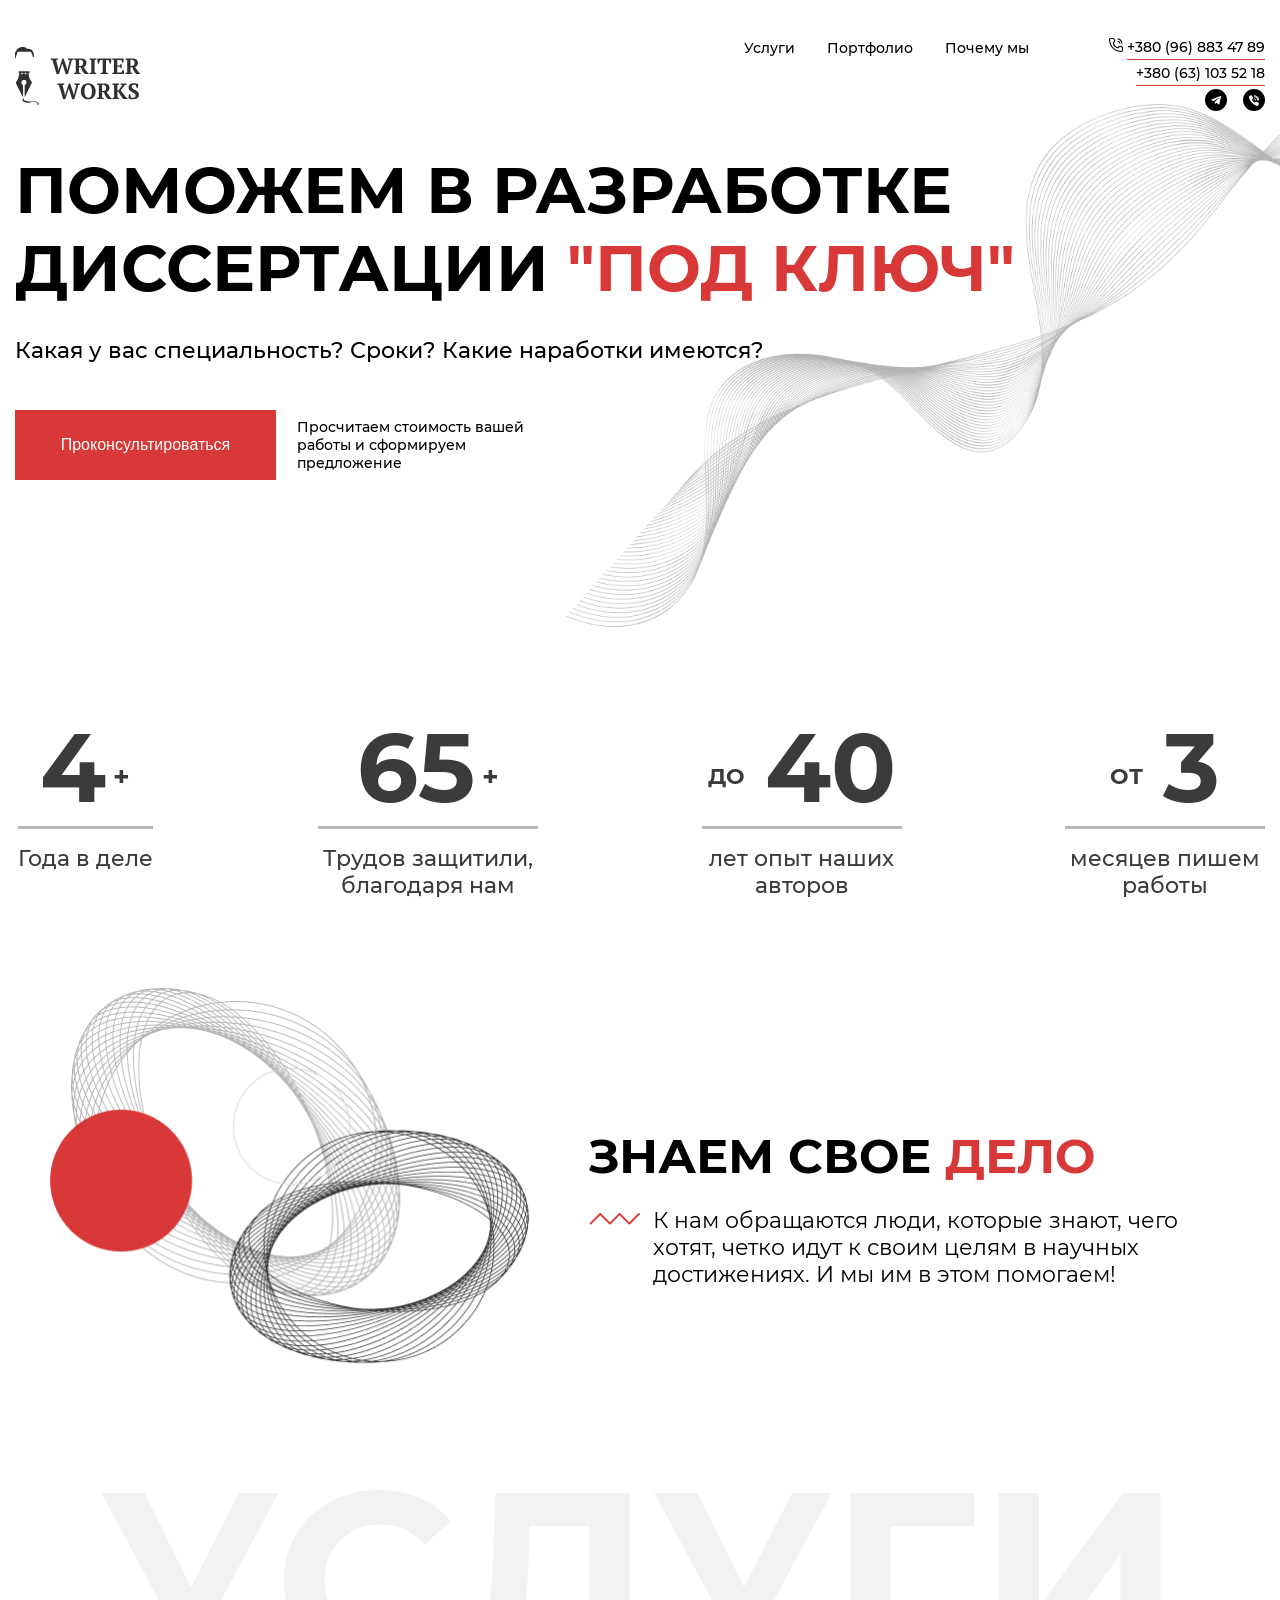
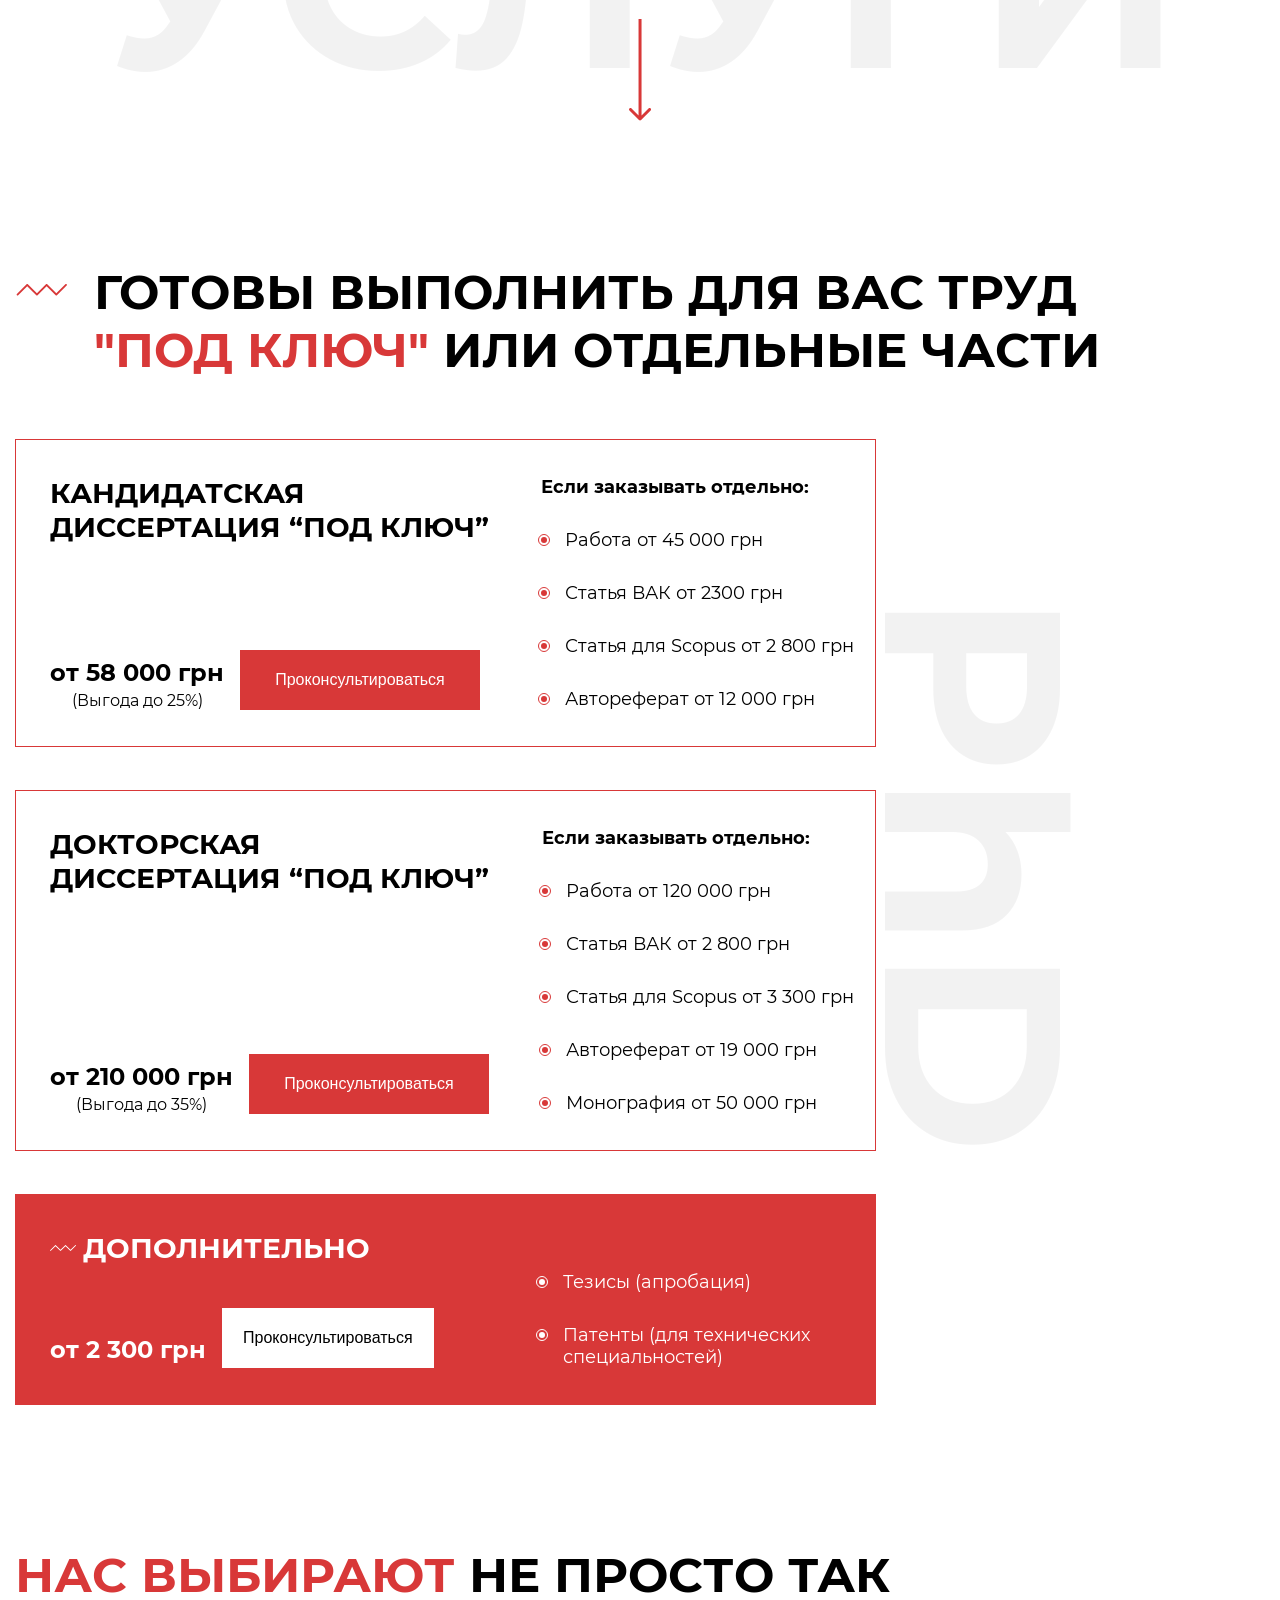
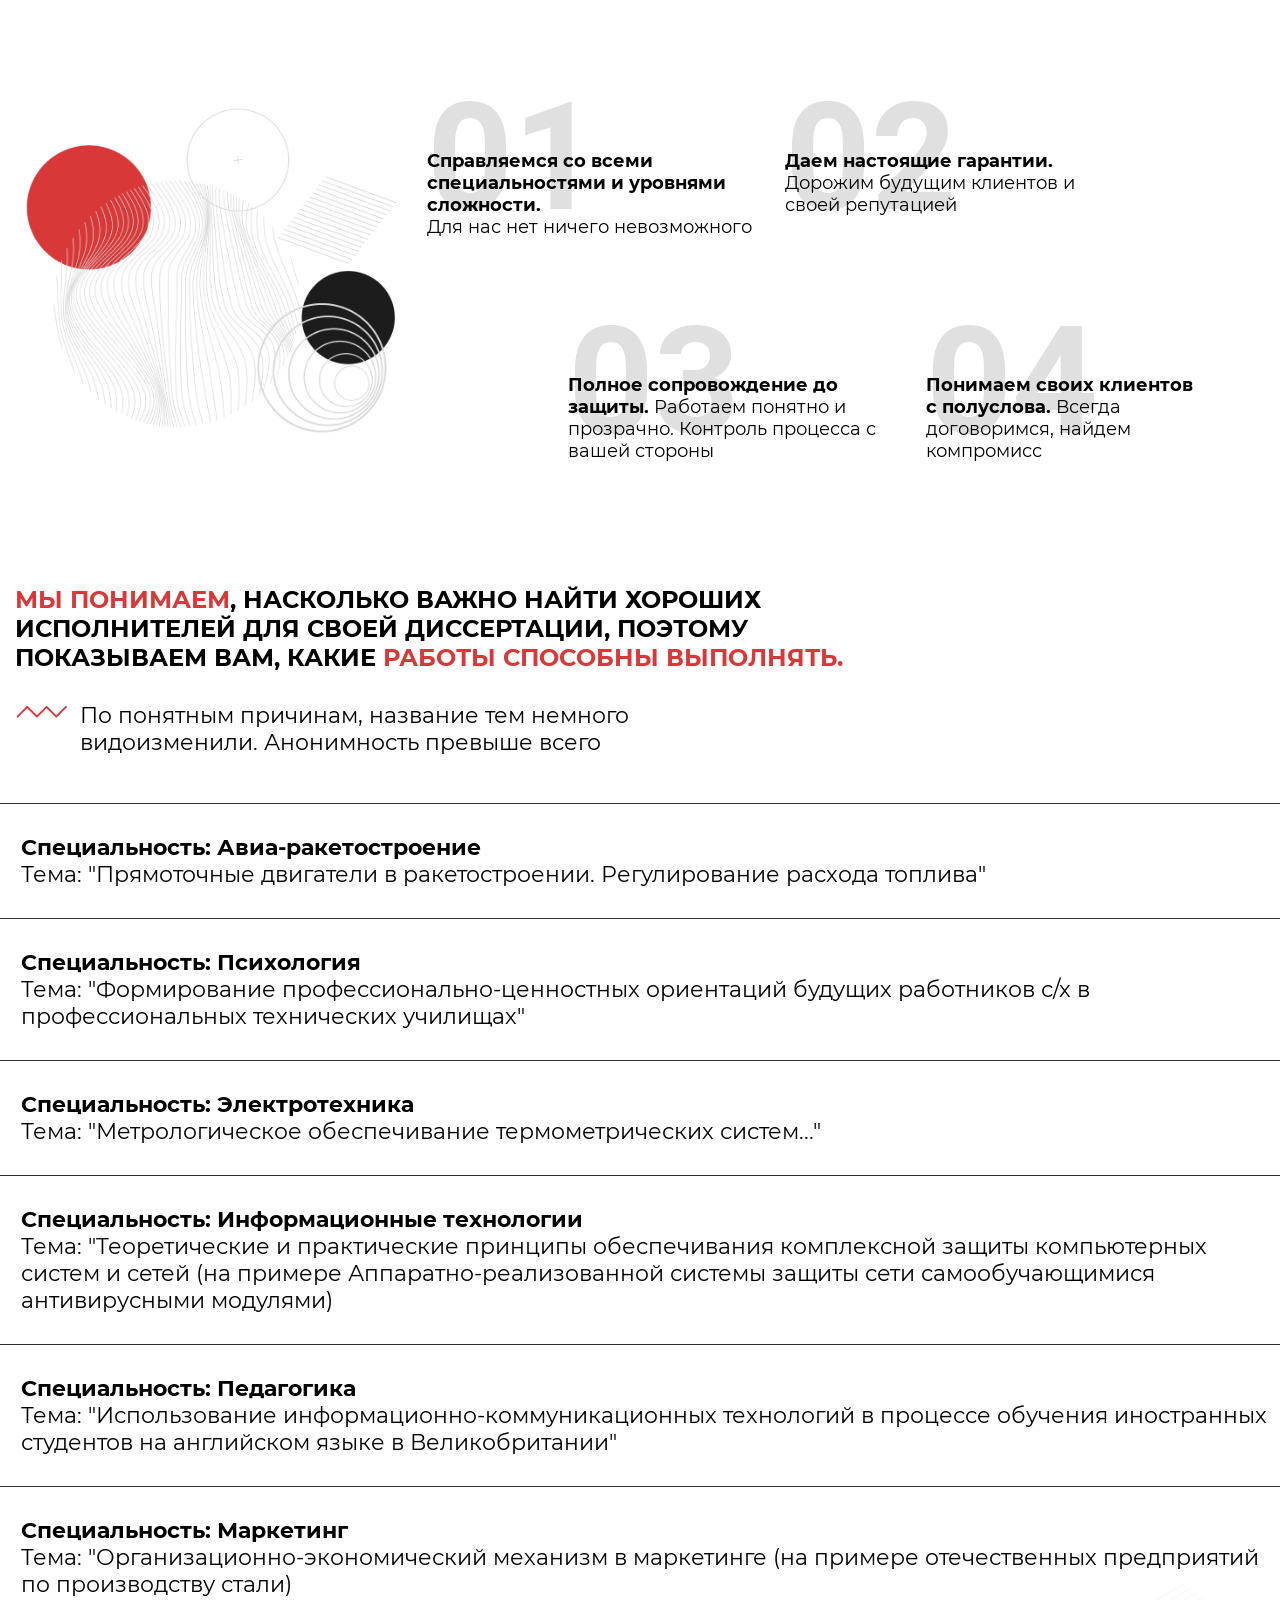
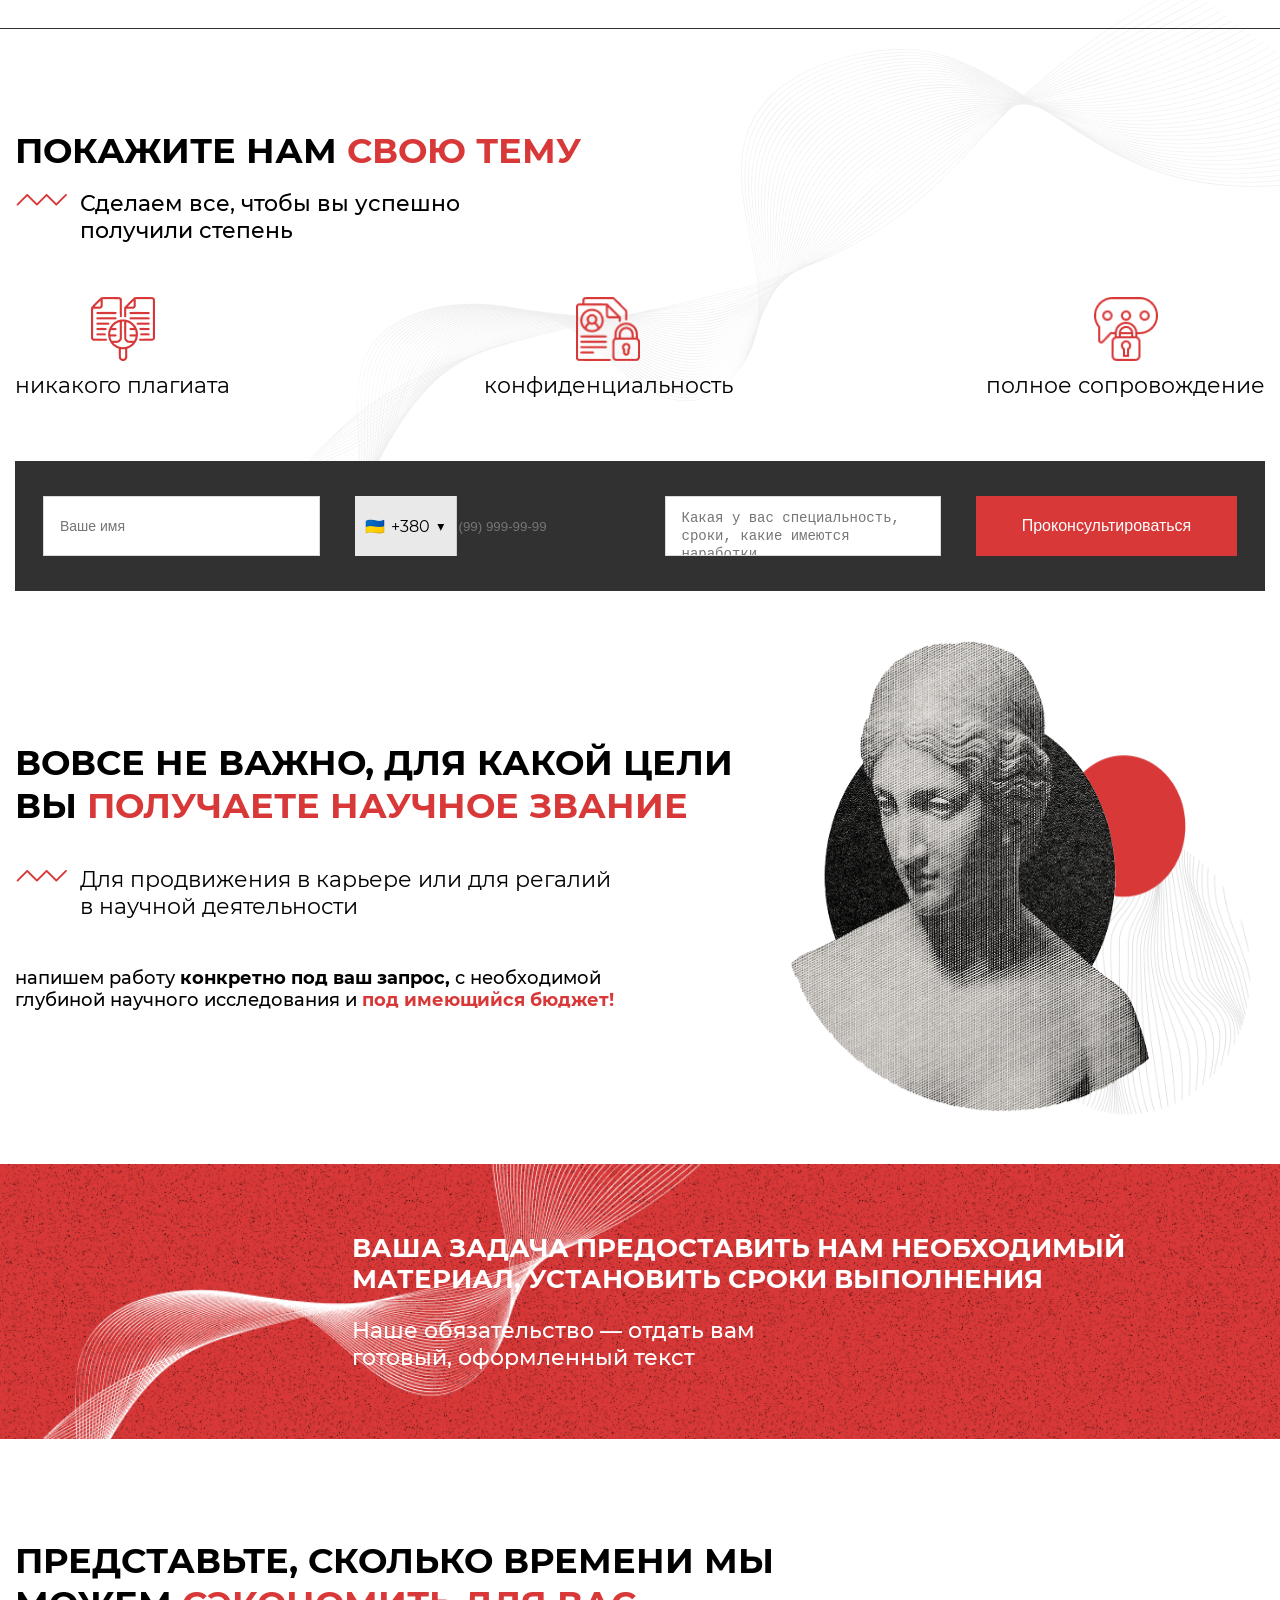
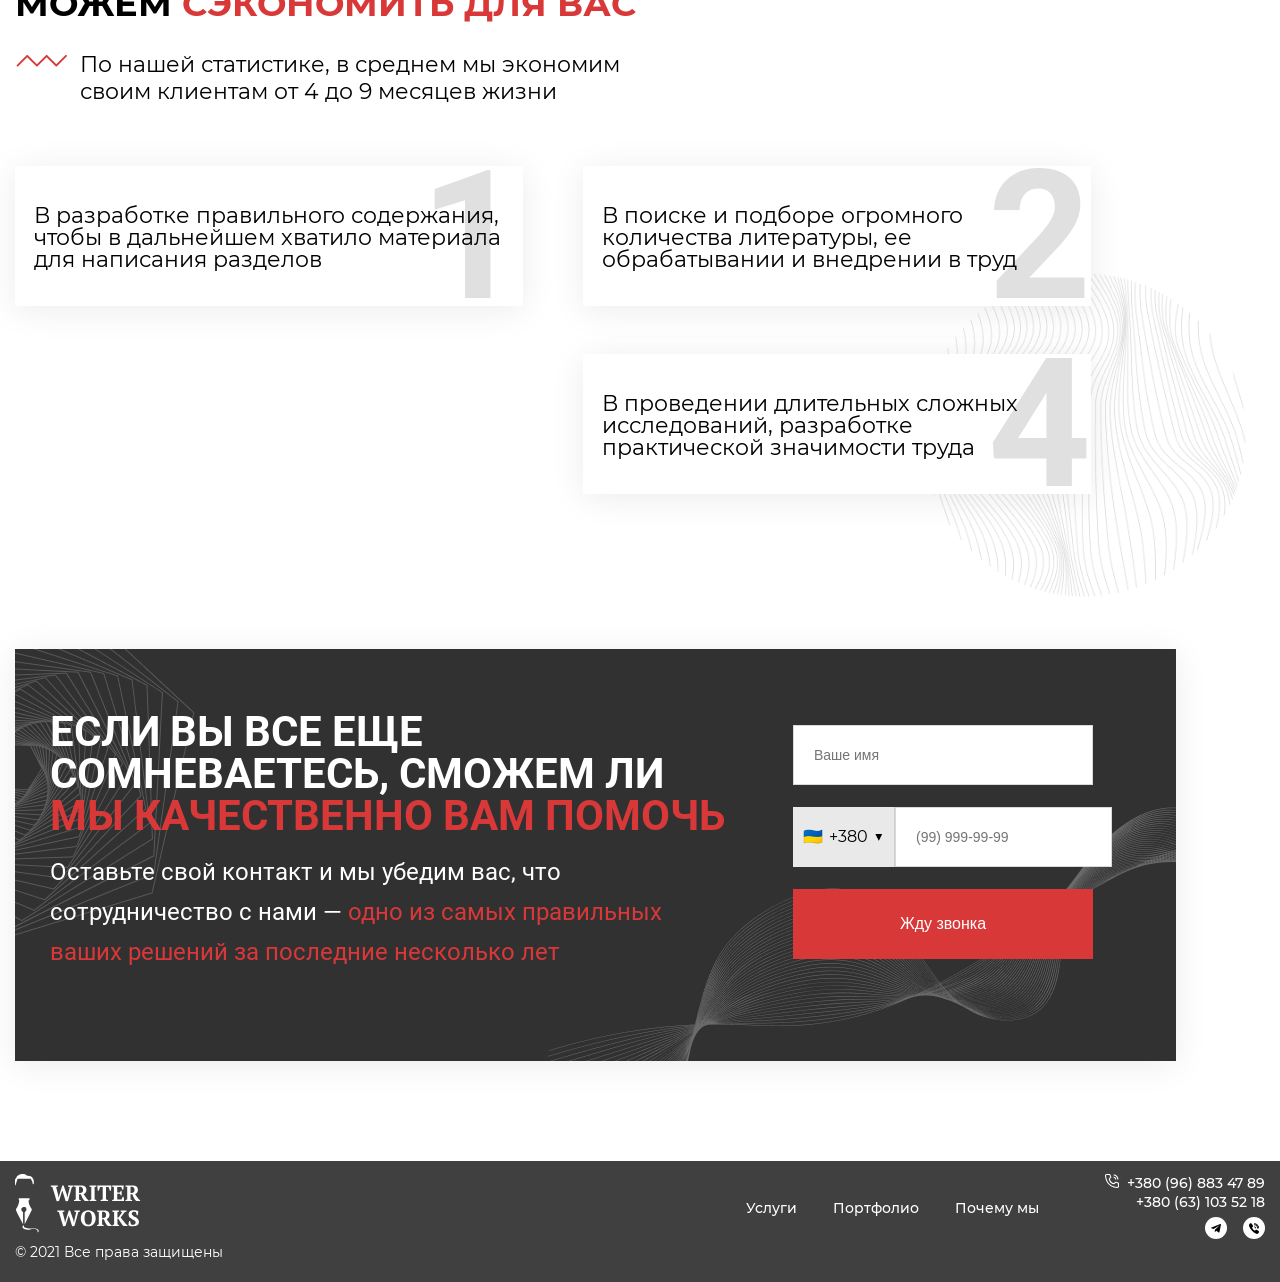
==== commit 46dff886: "second commit" ====
--- a/index.html
+++ b/index.html
@@ -11,8 +11,8 @@
 
 <body>
     <div class="page">
-        <div class="overlay"></div>
         <header class="header animate" data-animation="show" data-delay="600">
+            <div class="overlay"></div>
             <div class="header__wrapper container">
                 <img src="./src/assets/images/writer-works-logo.svg" alt="Логотип Writer Works">
                 <nav class="nav">
@@ -318,10 +318,23 @@
                     </ul>
                 </div>
                 <div class="container">
-                    <form class="theme__form animate" data-animation="fade-up" action="#" method="post">
+                    <form class="theme__form contact-form animate" data-animation="fade-up" action="#" method="post">
                         <input type="text" name="input-name" placeholder="Ваше имя">
-                        <input type="phone" name="phone-input" placeholder="Ваш телефон">
-                        <input type="text" name="input-details" placeholder="Какая у вас специальность, сроки, какие имеются наработки">
+                        <div class="phone-input">
+                            <div class="phone-country country-select">
+                                <span class="flag">🇺🇦</span>
+                                <span class="code">+380</span>
+                                <span class="arrow">▼</span>
+                            </div>
+                            <ul class="country-list">
+                                <li data-code="+380" data-mask="(99) 999-99-99">🇺🇦 Украина</li>
+                                <li data-code="+7" data-mask="(999) 999-99-99">🇷🇺 Россия</li>
+                                <li data-code="+1" data-mask="(999) 999-9999">🇺🇸 США</li>
+                                <li data-code="+44" data-mask="(9999) 999999">🇬🇧 Великобритания</li>
+                            </ul>
+                            <input type="text" id="phone-input" placeholder="(99) 999-99-99" class="Ваш телефон" />
+                        </div>
+                        <textarea name="input-details" placeholder="Какая у вас специальность, сроки, какие имеются наработки"></textarea>
                         <input class="site-button" name="input-submit" type="submit" value="Проконсультироваться">
                     </form>
                 </div>
@@ -385,10 +398,23 @@
                                 Оставьте свой контакт и мы убедим вас, что сотрудничество с нами — <span>одно из самых правильных ваших решений за последние несколько лет</span>
                             </p>
                         </div>
-                        <form class="saving-time__form animate" data-animation="fade-up" data-delay="100" method="post" action="#">
+                        <form class="saving-time__form contact-form animate" data-animation="fade-up" data-delay="100" method="post" action="#">
                             <input type="text" name="input-name" placeholder="Ваше имя">
-                            <input type="phone" name="input-phone">
-                            <input class="site-button" type="submit" value="Жду звонка">
+                            <div class="phone-input">
+                                <div class="phone-country country-select">
+                                    <span class="flag">🇺🇦</span>
+                                    <span class="code">+380</span>
+                                    <span class="arrow">▼</span>
+                                </div>
+                                <ul class="country-list">
+                                    <li data-code="+380" data-mask="(99) 999-99-99">🇺🇦 Украина</li>
+                                    <li data-code="+7" data-mask="(999) 999-99-99">🇷🇺 Россия</li>
+                                    <li data-code="+1" data-mask="(999) 999-9999">🇺🇸 США</li>
+                                    <li data-code="+44" data-mask="(9999) 999999">🇬🇧 Великобритания</li>
+                                </ul>
+                                <input type="text" id="phone" placeholder="(99) 999-99-99" class="input phone" />
+                            </div>
+                            <input class="site-button submit-btn" type="submit" value="Жду звонка">
                         </form>
                         <img class="saving-time__form-img-1" src="./src/assets/images/save-time_form-img-1.png" alt="">
                         <img class="saving-time__form-img-2" src="./src/assets/images/save-time_form-img-2.png" alt="">
@@ -447,6 +473,21 @@
                 <p class="footer__copyright">&copy; 2021 Все права защищены</p>
             </div>
         </footer>
+
+        <!-- <button id="openModalAccepted">dwdwd</button> -->
+        <div class="modal-overlay"></div>
+        <div id="modalAccepted">
+            <button id="closeModalAccepted">
+                <svg width="29" height="29" viewBox="0 0 29 29" fill="none" xmlns="http://www.w3.org/2000/svg">
+                    <circle cx="14.5" cy="14.5" r="14" stroke="#D83838"/>
+                    <rect x="8.91016" y="10.0898" width="1.11111" height="15" transform="rotate(-45 8.91016 10.0898)" fill="#D83838"/>
+                    <rect x="9.69531" y="20.6953" width="1.11111" height="15" transform="rotate(-135 9.69531 20.6953)" fill="#D83838"/>
+                </svg>
+            </button>
+            <h2>Заявку получили! </h2>
+            <p>Ожидайте звонка менеджера в течение 15 минут </p>
+            <p>в рабочее время с 10:00 до 19:00</p>
+        </div>
     </div>
 
     <script defer src="./src/script.js"></script>
--- a/src/style.css
+++ b/src/style.css
@@ -39,7 +39,7 @@
 }
 
 html {
-    scroll-padding-top: 50px;
+    scroll-padding-top: 100px;
     scroll-behavior: smooth;
 }
 
@@ -145,14 +145,81 @@
     transition: background-color .2s linear;
 }
 
-.site-button:hover {
-    background-color: #ae0e0e;
-    /* background-color: #a7a7a7; */
-}
-
-/* -------- Popup form -------- */
-
-.popup-form {}
+/* -------- Modal Accepted -------- */
+
+.modal-overlay,
+#modalAccepted {
+    display: none;
+}
+
+#modalAccepted {
+    text-align: center;
+    text-transform: uppercase;
+    padding: 38px 10px;
+    background-color: #ffffff;
+    max-width: 600px;
+    margin: 0 auto;
+    position: fixed;
+    top: 30%;
+    right: 13px;
+    left: 13px;
+    z-index: 10000000;
+}
+
+#modalAccepted>button {
+    position: absolute;
+    top: 12px;
+    right: 12px;
+}
+
+#modalAccepted>h2 {
+    font-weight: 700;
+    font-size: 33px;
+    color: rgb(3, 190, 3);
+    margin-bottom: 30px;
+}
+
+#modalAccepted>p {
+    font-size: 24px;
+    color: #000000;
+    line-height: 33px;
+}
+
+#modalAccepted>p:nth-child(3) {
+    font-weight: 700;
+}
+
+#modalAccepted>p {
+    font-weight: 400;
+}
+
+.modal-overlay {
+    width: 100%;
+    height: 100vh;
+    background: rgba(0, 0, 0, 0.4);
+    position: fixed;
+    top: 0;
+    right: 0;
+    left: 0;
+    z-index: 10000000;
+    transition: var(--time) ease-in-out;
+}
+
+@media screen and (max-width: 500px) {
+    #modalAccepted {
+        padding: 51px 10px;
+        top: 52px;
+    }
+
+    #modalAccepted>h2 {
+        font-size: 28px;
+    }
+
+    #modalAccepted>p {
+        font-size: 14px;
+        line-height: 18px;
+    }
+}
 
 /* -------- Toggle menu -------- */
 .menu-toggle {
@@ -162,18 +229,19 @@
 /* -------- Header -------- */
 .header {
     padding-top: 38px;
-    /* background-color: #ffffff; */
-    padding-top: 10px;
-    padding-bottom: 10px;
-    /* background-color: rgba(255, 255, 255, 0.7); */
     position: absolute;
     top: 0;
     right: 0;
     left: 0;
-    z-index: 100000;
-}
-
-.header.active {}
+    z-index: 1000000;
+}
+
+.header.fixed {
+    background-color: rgba(255, 255, 255, 0.8);
+    padding: 10px 0;
+    position: fixed;
+    transition: background-color .3s linear;
+}
 
 .header__wrapper {
     display: flex;
@@ -217,10 +285,6 @@
 
 .nav__contact-item>svg {
     margin-right: 4px;
-}
-
-.nav__contact-item>svg>path {
-    fill: #ffffff;
 }
 
 .nav__messengers>a:first-child {
@@ -569,11 +633,10 @@
     max-width: 290px;
 }
 
-.features__list > li:nth-child(3).show,
-.features__list > li:nth-child(4).show {
-  transform: translateX(141px);
-}
-
+.features__list>li:nth-child(3).show,
+.features__list>li:nth-child(4).show {
+    transform: translateX(141px);
+}
 
 .features__list>li:nth-child(3) {
     max-width: 359px;
@@ -671,7 +734,7 @@
     gap: 35px;
 }
 
-.theme__form>:not(input[type="submit"]) {
+.theme__form>:where(input[type="text"], input[type="phone"], textarea) {
     background-color: #ffffff;
     border: 1px solid #d9d9d9;
     padding: 21px 16px;
@@ -681,6 +744,11 @@
     font-size: 14px;
     line-height: 18px;
     color: #d9d9d9;
+}
+
+.theme__form>textarea {
+    padding: 12px 16px;
+    resize: none;
 }
 
 .theme__form>input[type="submit"] {
@@ -884,12 +952,14 @@
 }
 
 .saving-time__form {
+    width: 300px;
     display: flex;
     flex-direction: column;
     gap: 22px;
 }
 
-.saving-time__form>:not(input[type="submit"]) {
+.saving-time__form>input[type="text"],
+.saving-time__form>.phone-input>input {
     background-color: #ffffff;
     border: 1px solid #d9d9d9;
     padding: 21px 20px;
@@ -904,6 +974,59 @@
     max-width: 100%;
 }
 
+.phone-input {
+    display: flex;
+    position: relative;
+}
+
+.phone-country {
+    max-width: 120px;
+    background: #e9e9e9;
+    display: flex;
+    align-items: center;
+    gap: 6px;
+    padding: 0 10px;
+    cursor: pointer;
+    border-right: 1px solid #ccc;
+}
+
+.country-list {
+    position: absolute;
+    top: 61px;
+    left: 0;
+    background: white;
+    list-style: none;
+    padding: 0;
+    margin: 0;
+    width: 200px;
+    display: none;
+    box-shadow: 0 5px 15px rgba(0, 0, 0, 0.2);
+    z-index: 1;
+}
+
+.country-list li {
+    padding: 10px;
+    cursor: pointer;
+}
+
+.country-list li:hover {
+    background: #eee;
+}
+
+button {
+    height: 55px;
+    background: #e33232;
+    border: none;
+    color: white;
+    font-size: 18px;
+    cursor: pointer;
+    opacity: .6;
+}
+
+button:enabled {
+    opacity: 1;
+}
+
 /* -------- Footer -------- */
 .footer {
     color: #ffffff;
@@ -986,6 +1109,7 @@
 
 /* ___________________________________________________Media 1170 */
 @media screen and (max-width: 1170px) {
+
     .features__list>li:nth-child(3).show,
     .features__list>li:nth-child(4).show {
         transform: none;
@@ -1011,6 +1135,7 @@
         height: 0;
         background: rgba(216, 56, 56, 0.3);
         position: fixed;
+        top: 0;
         z-index: 10000;
         transition: var(--time) ease-in-out;
     }
@@ -1209,6 +1334,7 @@
         color: #ffffff;
     }
 
+    .nav__contact-item>svg>path,
     .nav__messengers>a>svg>circle {
         fill: #ffffff;
     }
@@ -1336,7 +1462,9 @@
     }
 
     .saving-time__form,
-    .saving-time__form>:not(input[type="submit"]) {
+    .saving-time__form>input[type="text"],
+    .saving-time__form>.phone-input>input,
+     .saving-time__form>:not(input[type="submit"]) {
         width: 100%;
     }
 
@@ -1364,9 +1492,9 @@
     }
 
     .features__list {
-    justify-content: space-between;
-    grid-template-columns: repeat(2, 1fr);
-}
+        justify-content: space-between;
+        grid-template-columns: repeat(2, 1fr);
+    }
 }
 
 /* ___________________________________________________Media 872 */
@@ -1455,7 +1583,7 @@
 
     /* -------- Home section -------- */
     .home {
-        padding-top: 23px;
+        padding-top: 113px;
         text-align: center;
     }
 
@@ -1781,6 +1909,11 @@
 
 @media screen and (max-width: 365px) {
 
+    /* -------- Navigation -------- */
+    .nav {
+        padding-left: 20px;
+    }
+
     /* -------- Statistics list -------- */
     .statistics {
         display: flex;
@@ -1818,6 +1951,14 @@
 
 /* ___________________________________________________Media -> disable ":hover" effect */
 @media (hover:hover) {
+    .site-button:hover {
+        background-color: #ae0e0e;
+    }
+
+    .services__item:last-child .site-button:hover {
+        background-color: #c8c8c8;
+    }
+
     .portfolio__item:hover {
         background-color: #d83838;
         color: #ffffff;
@@ -1861,20 +2002,20 @@
 
 @media screen and (max-width: 650px) {
     [data-animation="fade-up"] {
-    transform: translateY(100px);
-}
-
-[data-animation="fade-right"] {
-    transform: translateX(50px);
-}
-
-[data-animation="fade-left"] {
-    transform: translateX(-50px);
-}
-
-[data-animation="zoom"] {
-    transform: scale(0.8);
-}
+        transform: translateY(100px);
+    }
+
+    [data-animation="fade-right"] {
+        transform: translateX(50px);
+    }
+
+    [data-animation="fade-left"] {
+        transform: translateX(-50px);
+    }
+
+    [data-animation="zoom"] {
+        transform: scale(0.8);
+    }
 }
 
 
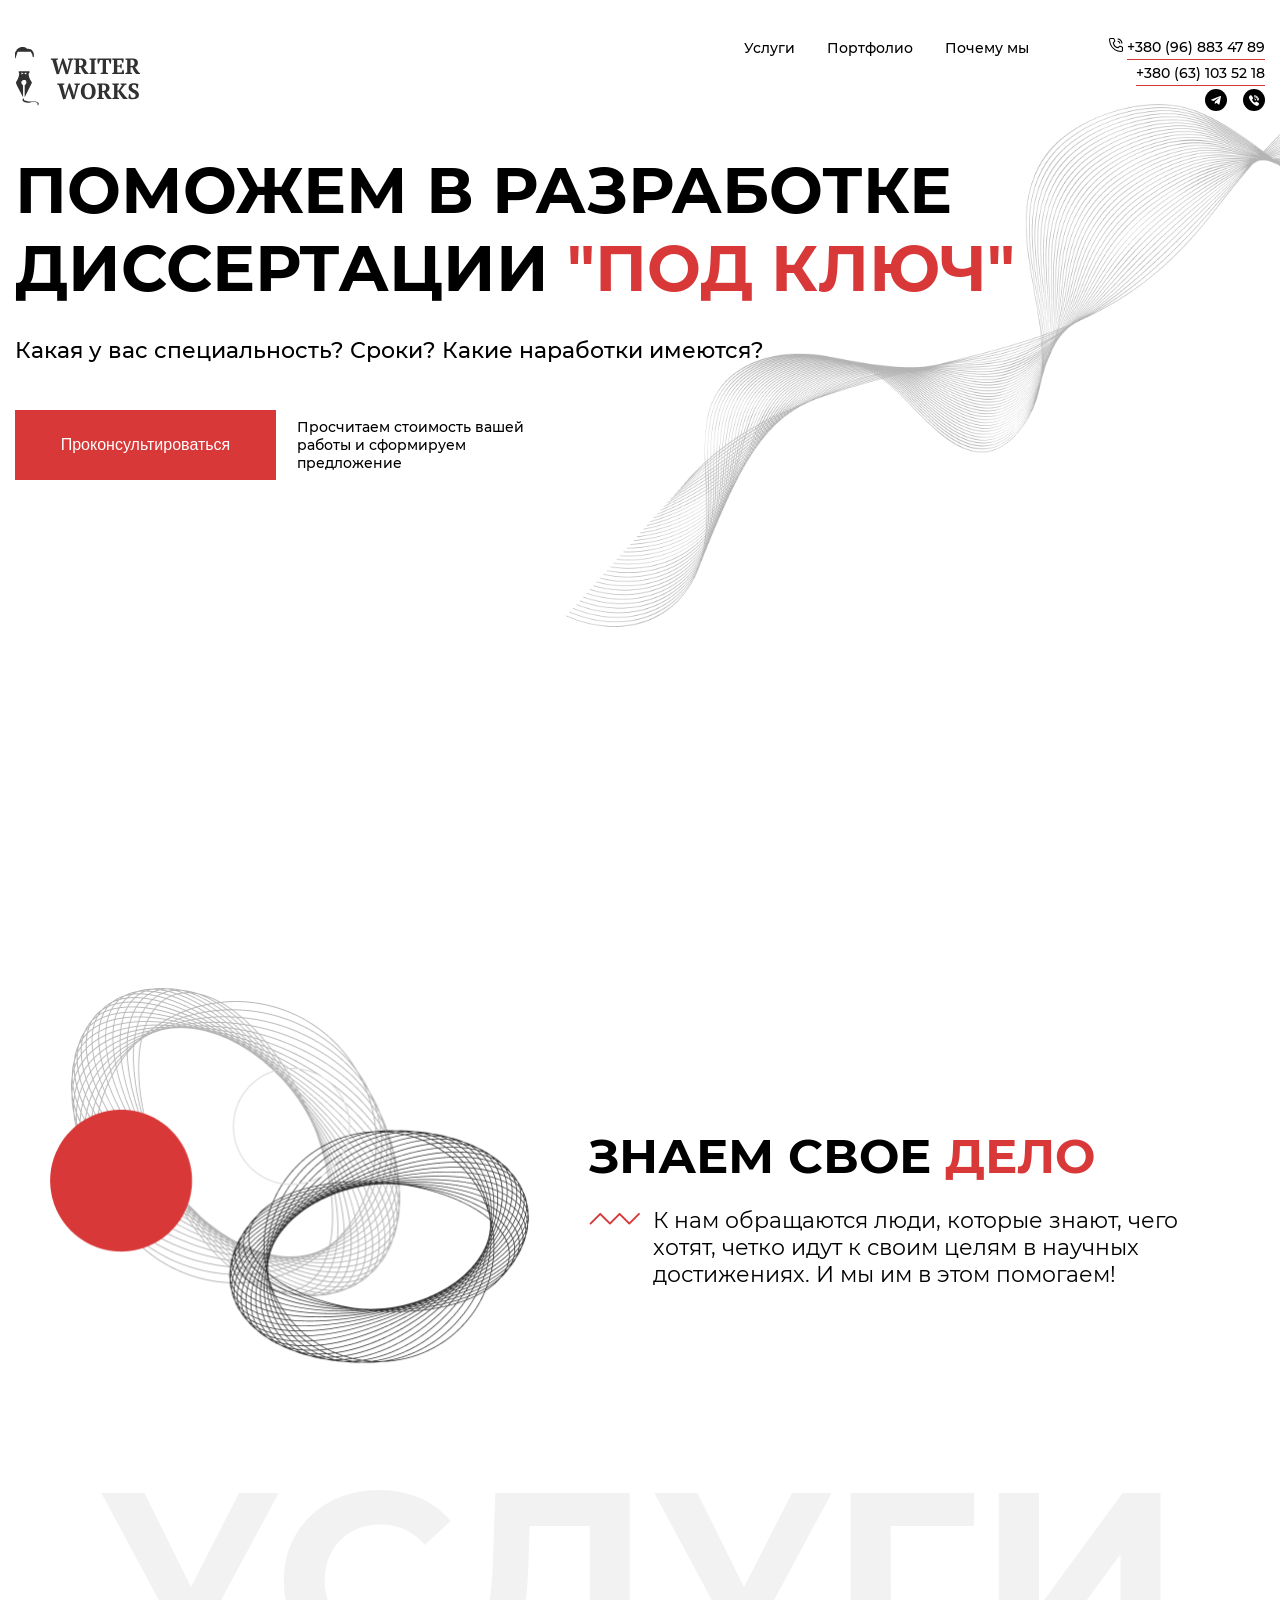
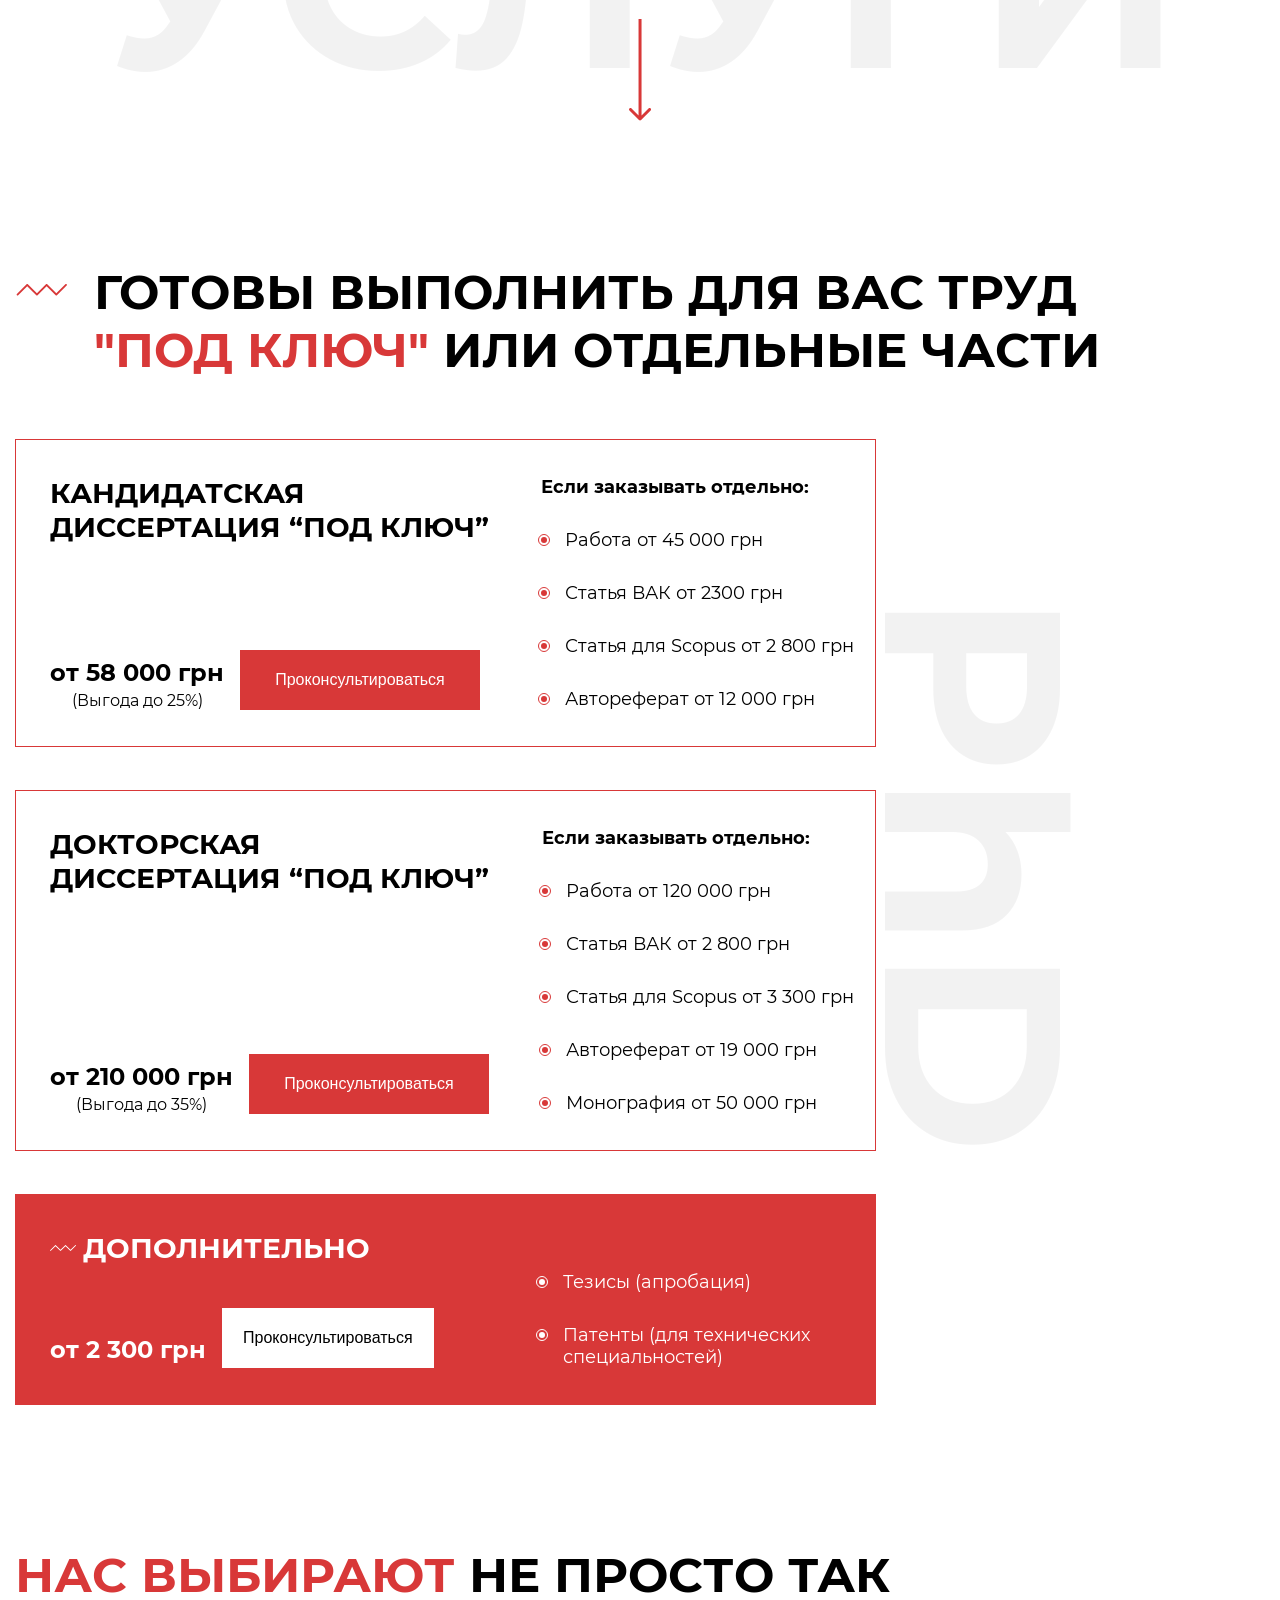
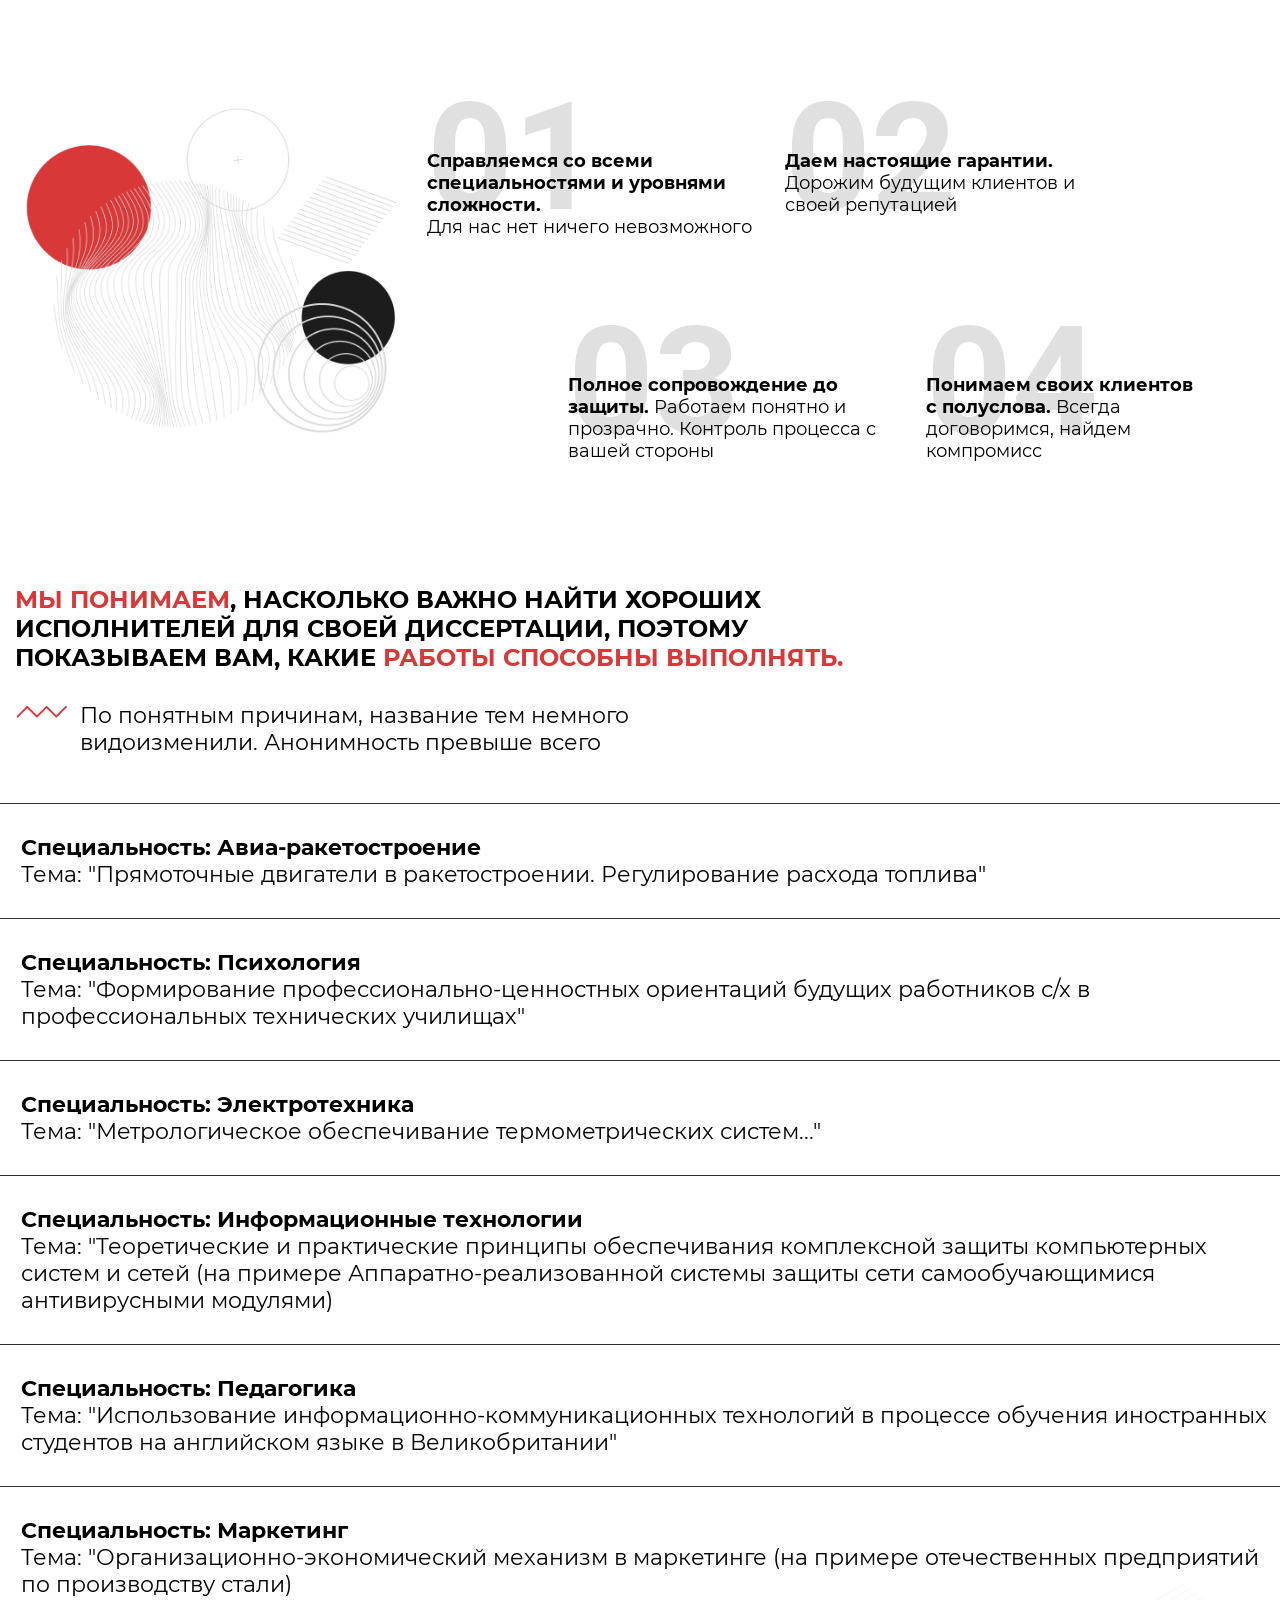
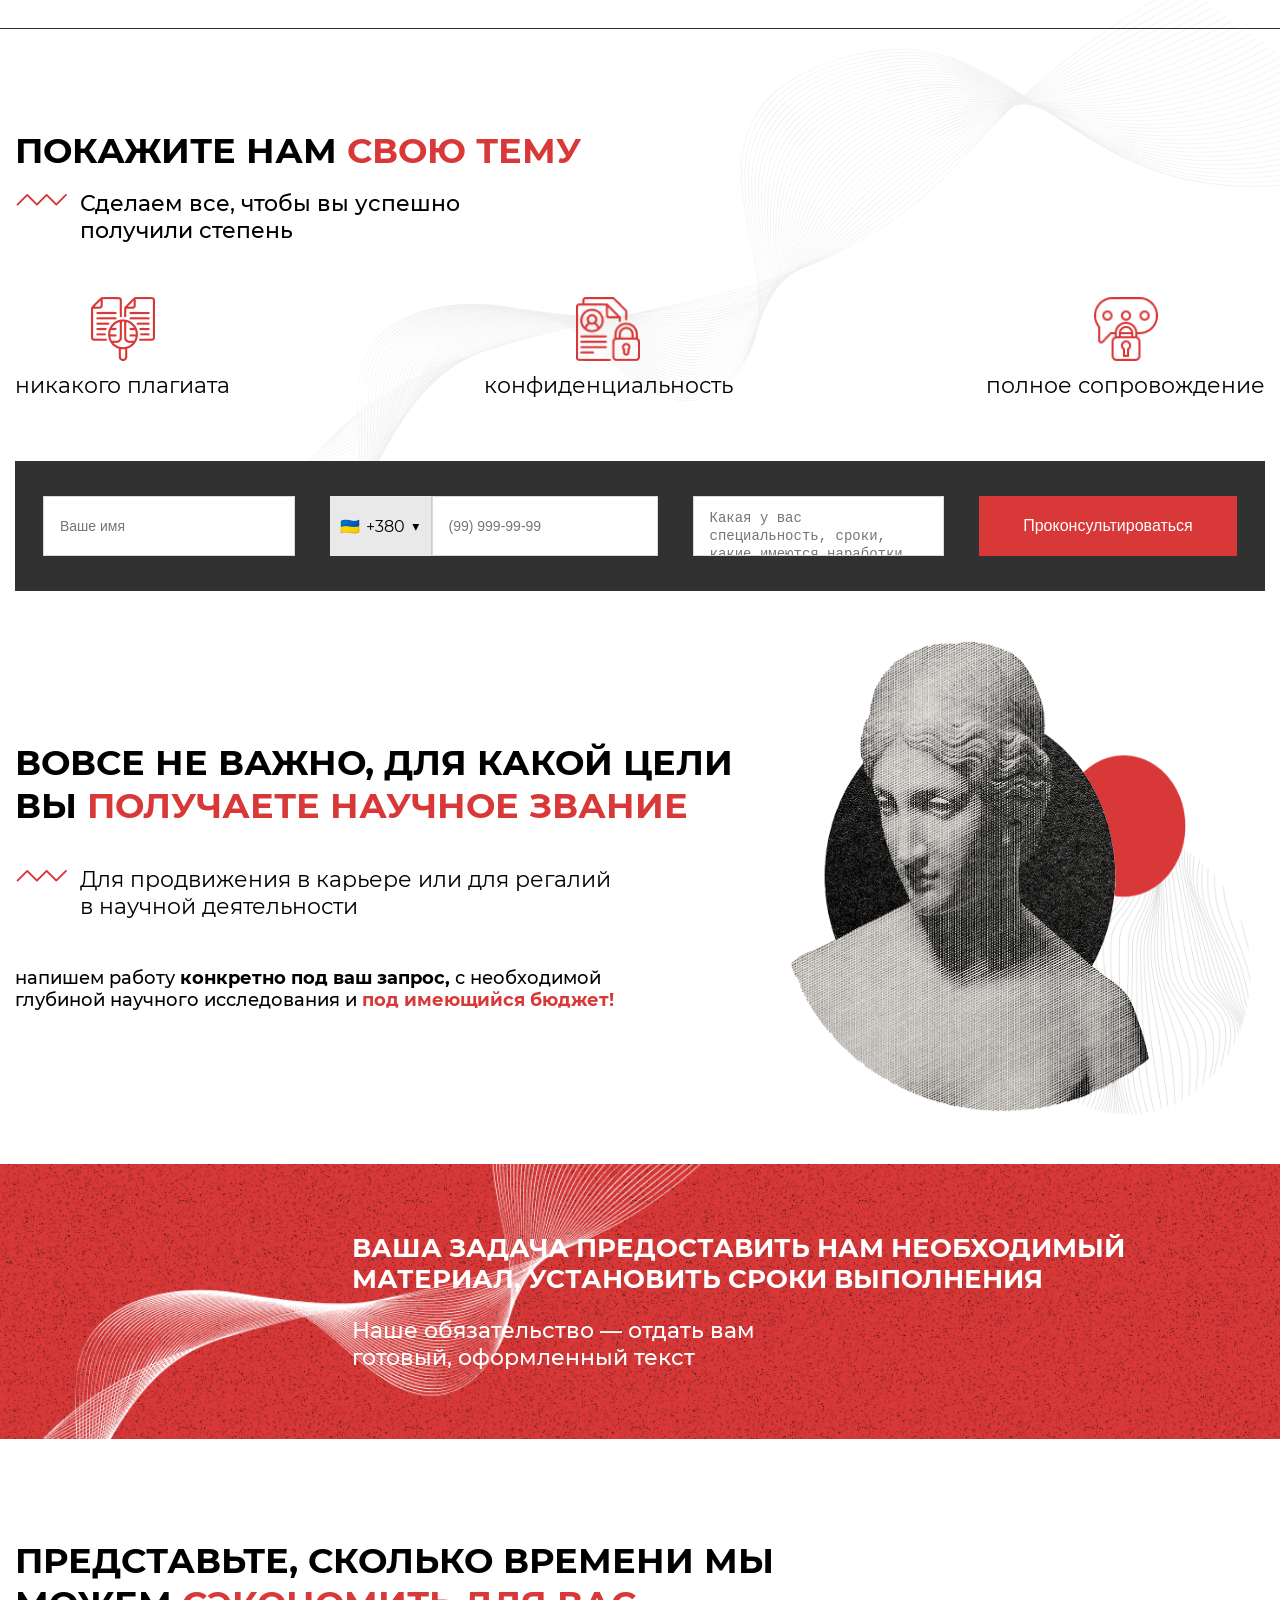
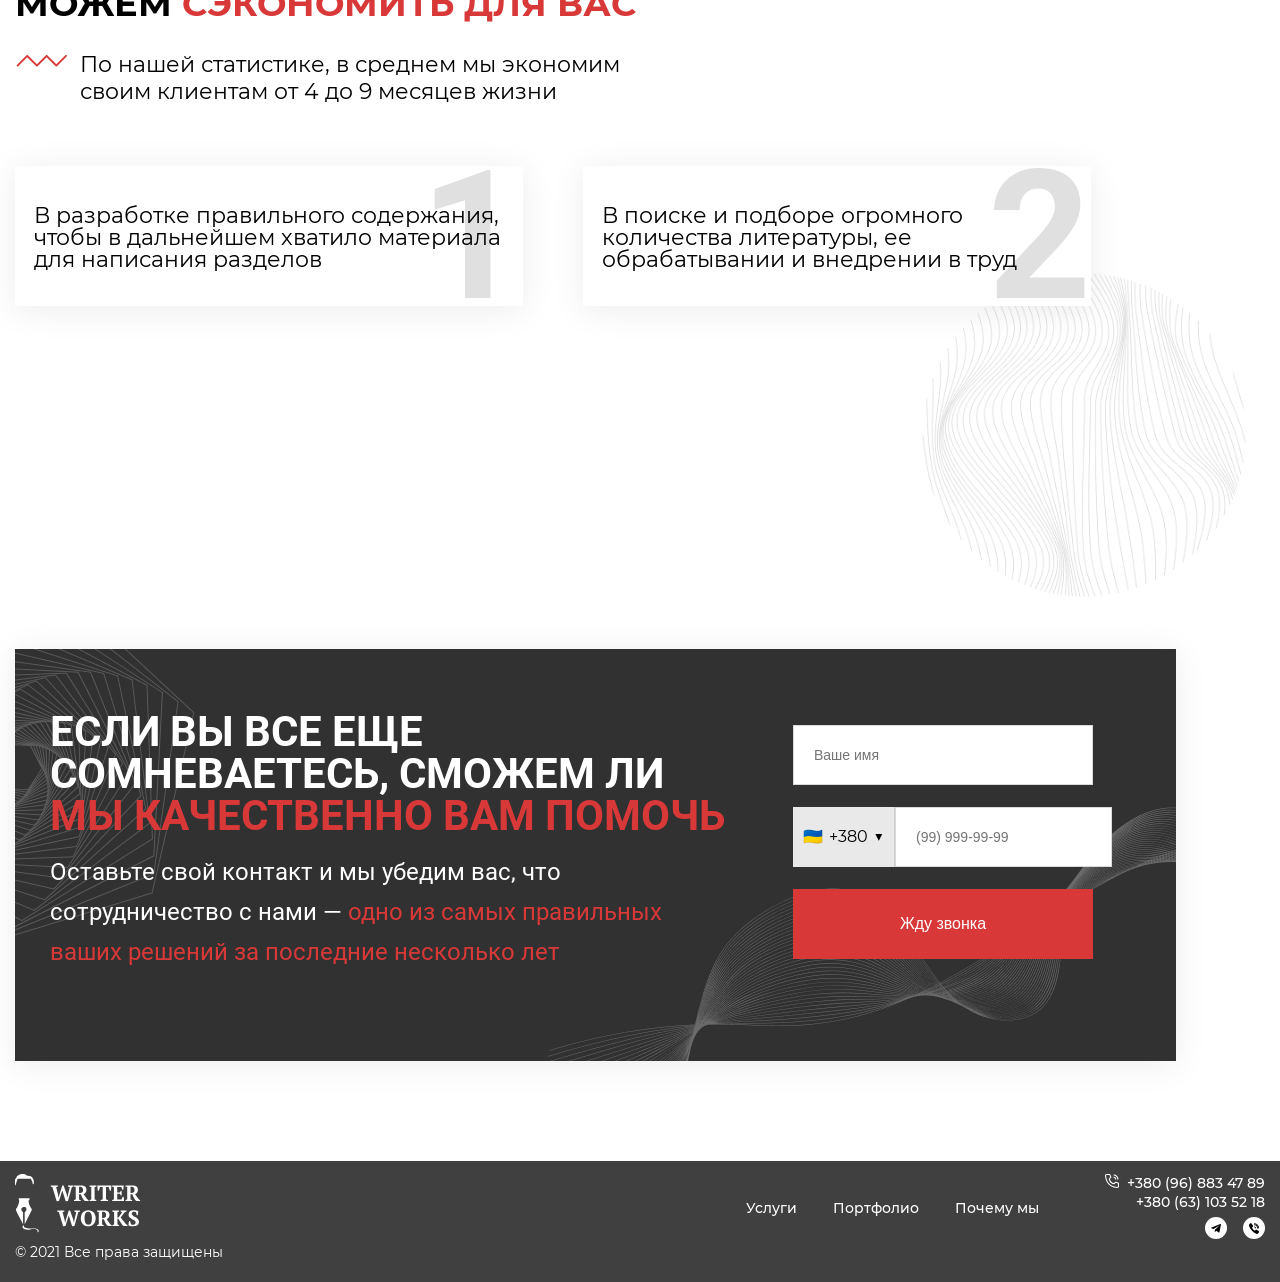
==== commit 2f220f9d: "Внёс правки в css-стили формы. Удалил файлы .Ds_Store" ====
--- a/index.html
+++ b/index.html
@@ -332,7 +332,7 @@
                                 <li data-code="+1" data-mask="(999) 999-9999">🇺🇸 США</li>
                                 <li data-code="+44" data-mask="(9999) 999999">🇬🇧 Великобритания</li>
                             </ul>
-                            <input type="text" id="phone-input" placeholder="(99) 999-99-99" class="Ваш телефон" />
+                            <input type="tel" id="phone-input" placeholder="(99) 999-99-99" class="input phone" />
                         </div>
                         <textarea name="input-details" placeholder="Какая у вас специальность, сроки, какие имеются наработки"></textarea>
                         <input class="site-button" name="input-submit" type="submit" value="Проконсультироваться">
@@ -412,7 +412,7 @@
                                     <li data-code="+1" data-mask="(999) 999-9999">🇺🇸 США</li>
                                     <li data-code="+44" data-mask="(9999) 999999">🇬🇧 Великобритания</li>
                                 </ul>
-                                <input type="text" id="phone" placeholder="(99) 999-99-99" class="input phone" />
+                                <input type="tel" placeholder="(99) 999-99-99" class="input phone" />
                             </div>
                             <input class="site-button submit-btn" type="submit" value="Жду звонка">
                         </form>
--- a/src/style.css
+++ b/src/style.css
@@ -734,7 +734,7 @@
     gap: 35px;
 }
 
-.theme__form>:where(input[type="text"], input[type="phone"], textarea) {
+.theme__form :where(input[type="text"], input[type="tel"], textarea) {
     background-color: #ffffff;
     border: 1px solid #d9d9d9;
     padding: 21px 16px;
@@ -744,6 +744,10 @@
     font-size: 14px;
     line-height: 18px;
     color: #d9d9d9;
+}
+
+.theme__form input[type="tel"] {
+    width: 226px;
 }
 
 .theme__form>textarea {
